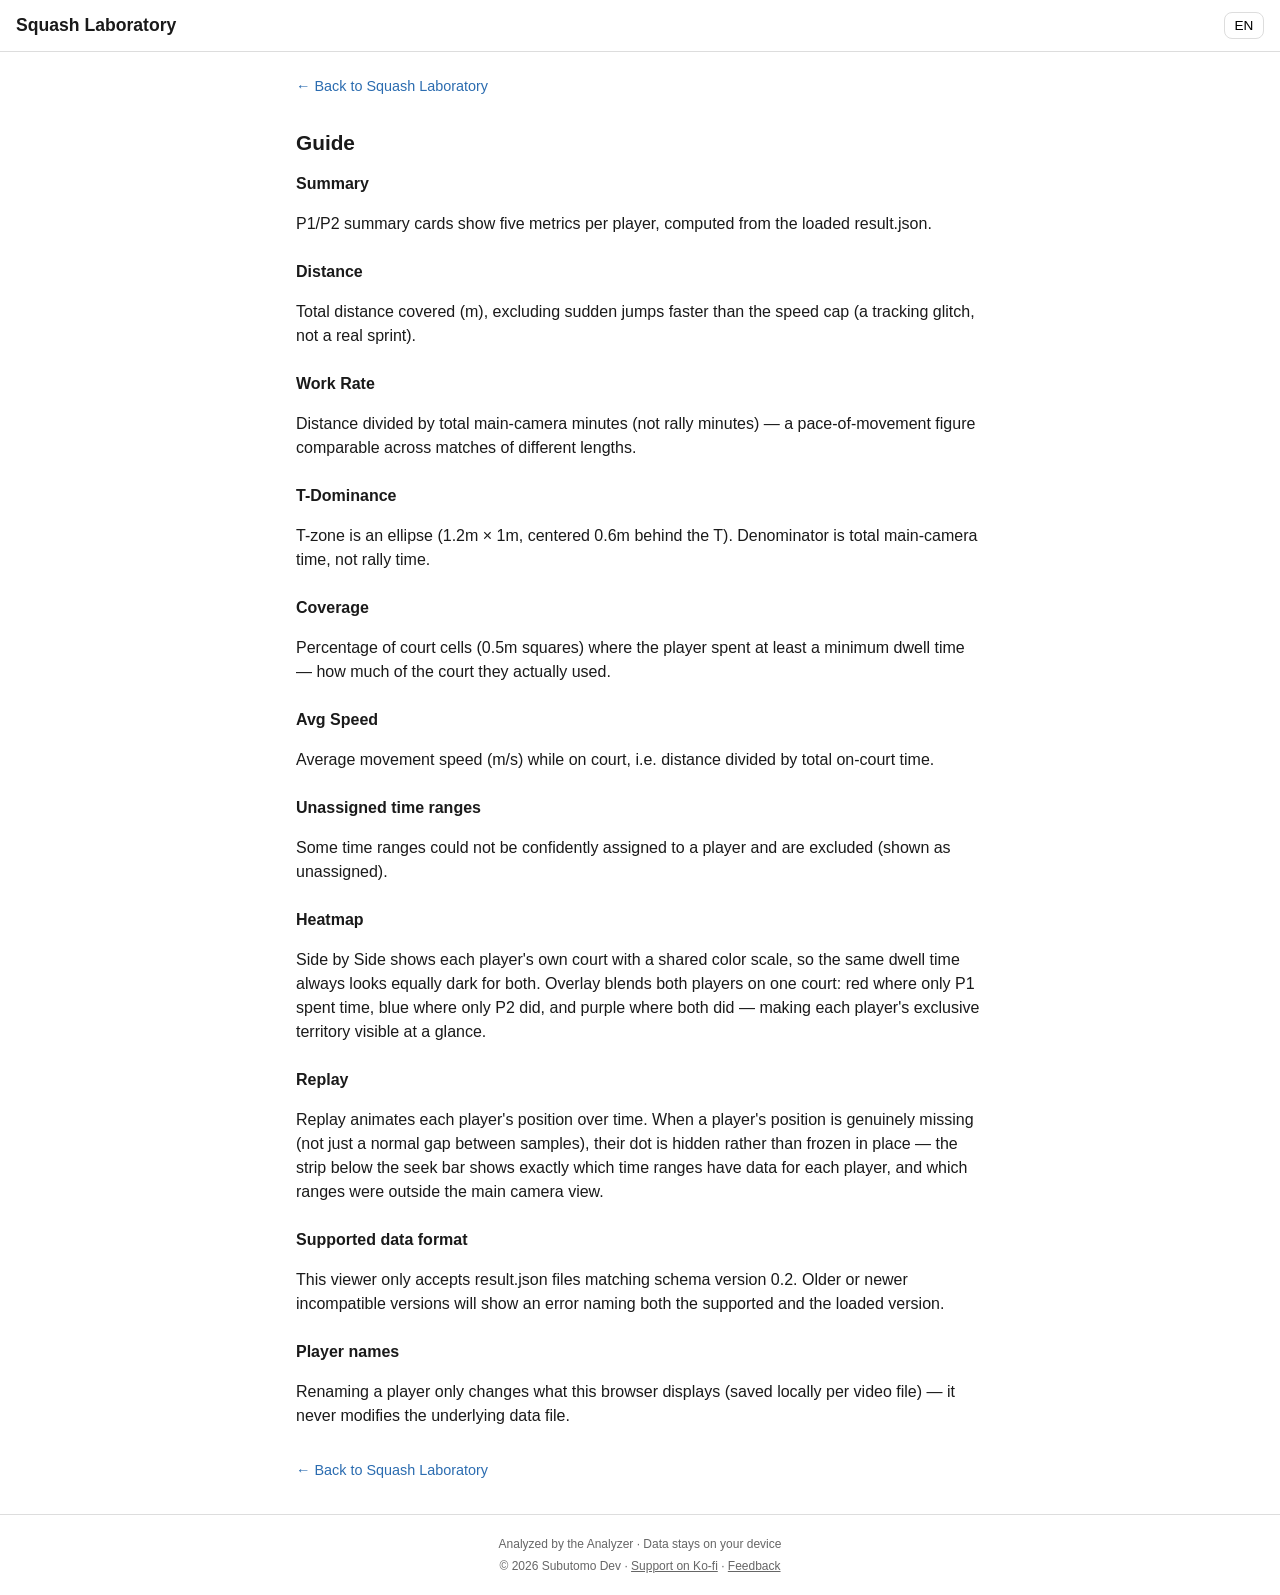
==== guide.html @ 0343cb1c "PR1: プレリリース仕上げ(読込修正・テンプレート準拠・guide・名前編集)(v0.4.0)" ====
<!doctype html>
<html lang="en">
<head>
<meta charset="utf-8">
<meta name="viewport" content="width=device-width, initial-scale=1">
<title>Guide — Squash Laboratory</title>
<link rel="stylesheet" href="css/style.css">
</head>
<body>

<header class="site-header">
  <a class="site-header__brand" href="index.html">
    <span class="site-header__name">Squash Laboratory</span>
  </a>
  <button id="lang-toggle" class="lang-toggle" type="button">EN</button>
</header>

<main id="main" class="guide">
  <a class="guide__back" href="index.html" data-i18n="guideBack"></a>
  <h1 data-i18n="guideTitle"></h1>

  <section id="summary">
    <h2 data-i18n="summarySectionTitle"></h2>
    <p data-i18n="guideSummaryIntro"></p>
  </section>

  <section id="distance">
    <h2 data-i18n="metricDistance"></h2>
    <p data-i18n="guideDistance"></p>
  </section>

  <section id="work-rate">
    <h2 data-i18n="metricWorkRate"></h2>
    <p data-i18n="guideWorkRate"></p>
  </section>

  <section id="t-dominance">
    <h2 data-i18n="metricTDominance"></h2>
    <p data-i18n="tDominanceNote"></p>
  </section>

  <section id="coverage">
    <h2 data-i18n="metricCoverage"></h2>
    <p data-i18n="guideCoverage"></p>
  </section>

  <section id="avg-speed">
    <h2 data-i18n="metricAvgSpeed"></h2>
    <p data-i18n="guideAvgSpeed"></p>
  </section>

  <section id="unassigned">
    <h2 data-i18n="guideUnassignedTitle"></h2>
    <p data-i18n="unassignedNote"></p>
  </section>

  <section id="heatmap">
    <h2 data-i18n="guideHeatmapTitle"></h2>
    <p data-i18n="guideHeatmapBody"></p>
  </section>

  <section id="replay">
    <h2 data-i18n="guideReplayTitle"></h2>
    <p data-i18n="guideReplayBody"></p>
  </section>

  <section id="schema">
    <h2 data-i18n="guideSchemaTitle"></h2>
    <p data-i18n="guideSchemaBody"></p>
  </section>

  <section id="names">
    <h2 data-i18n="guideNamesTitle"></h2>
    <p data-i18n="guideNamesBody"></p>
  </section>

  <a class="guide__back" href="index.html" data-i18n="guideBack"></a>
</main>

<footer class="site-footer">
  <p class="site-footer__tagline" data-i18n="footerText"></p>
  <p class="site-footer__links">
    <span class="site-footer__copyright">&copy; 2026 Subutomo Dev</span>
    <span aria-hidden="true">&middot;</span>
    <a href="https://ko-fi.com/subutomo" target="_blank" rel="noopener" data-i18n="footerKofi"></a>
    <span aria-hidden="true">&middot;</span>
    <a href="https://github.com/t-sumita/sq-lab/issues" target="_blank" rel="noopener" data-i18n="footerFeedback"></a>
  </p>
</footer>

<script src="js/i18n.js"></script>
<script>
  (function () {
    // T-zoneのデフォルト値(the Analyzer v0.5.1 確定値)。guide.htmlは特定の
    // result.jsonを読み込まない静的ページのため、tDominanceNoteの
    // {a}/{b}/{offset} プレースホルダはここでデフォルト値により展開する。
    var DEFAULT_T_ZONE = { a: 1.2, b: 1.0, offset: 0.6 };

    function apply(lang) {
      window.SQLab.currentLang = lang;
      document.documentElement.lang = lang;
      window.SQLab.applyStaticI18n(document);
      document.getElementById("lang-toggle").textContent = lang === "ja" ? "JA" : "EN";
      document.querySelector("#t-dominance p").textContent =
        window.SQLab.t("tDominanceNote", DEFAULT_T_ZONE);
    }
    apply(window.SQLab.getLang());
    document.getElementById("lang-toggle").addEventListener("click", function () {
      var next = window.SQLab.currentLang === "ja" ? "en" : "ja";
      window.SQLab.setLang(next);
      apply(next);
    });
  })();
</script>
</body>
</html>
---- css/style.css ----
/* sq-lab — モバイルファースト、ビルドステップなし、外部フォント/CDN依存なし。 */

:root {
  --color-bg: #ffffff;
  --color-text: #1a1a1a;
  --color-muted: #666666;
  --color-border: #dddddd;
  --color-accent: #2b6cb0;
  --color-p1: #c53030;
  --color-p1-bg: #fff5f5;
  --color-p2: #2b6cb0;
  --color-p2-bg: #ebf8ff;
  --radius: 8px;
}

* {
  box-sizing: border-box;
}

/* [hidden] は .panel { display: flex } 等の同specificityなクラス指定に
   後勝ちで上書きされてしまうため、明示的に最優先で無効化する。 */
[hidden] {
  display: none !important;
}

html, body {
  margin: 0;
  padding: 0;
}

body {
  font-family: -apple-system, BlinkMacSystemFont, "Segoe UI", "Hiragino Sans",
    "Yu Gothic", Arial, sans-serif;
  color: var(--color-text);
  background: var(--color-bg);
  line-height: 1.5;
  min-height: 100vh;
  display: flex;
  flex-direction: column;
}

/* ---- ヘッダー / フッター ---- */

.site-header {
  display: flex;
  align-items: center;
  justify-content: space-between;
  padding: 0.75rem 1rem;
  border-bottom: 1px solid var(--color-border);
}

.site-header__brand {
  display: flex;
  align-items: baseline;
  gap: 0.4rem;
  color: inherit;
  text-decoration: none;
}

.site-header__name {
  font-weight: 700;
  font-size: 1.1rem;
}

.site-header__version {
  font-size: 0.75rem;
  color: var(--color-muted);
}

.lang-toggle {
  font-size: 0.85rem;
  padding: 0.3rem 0.6rem;
  border: 1px solid var(--color-border);
  border-radius: var(--radius);
  background: var(--color-bg);
  cursor: pointer;
}

.site-footer {
  margin-top: auto;
  padding: 1rem;
  text-align: center;
  font-size: 0.75rem;
  color: var(--color-muted);
  border-top: 1px solid var(--color-border);
}

.site-footer p {
  margin: 0.25rem 0;
}

.site-footer__links a {
  color: var(--color-muted);
}

/* ---- メイン ---- */

main {
  flex: 1;
  padding: 1rem;
  max-width: 720px;
  width: 100%;
  margin: 0 auto;
}

.panel {
  display: flex;
  flex-direction: column;
  gap: 1rem;
}

.notice {
  padding: 0.6rem 0.8rem;
  border-radius: var(--radius);
  font-size: 0.9rem;
}

.notice--info {
  background: #f0f7ff;
  color: #234e70;
}

.notice--muted {
  background: #f7f7f7;
  color: var(--color-muted);
}

/* イントロパネル全体をドロップ領域として明示する(P0対応)。 */
.intro-panel {
  border: 2px dashed var(--color-border);
  border-radius: var(--radius);
  padding: 1.25rem;
  transition: border-color 0.15s, background 0.15s;
}

.intro-panel--drag-active {
  border-color: var(--color-accent);
  background: #f0f7ff;
}

.drop-zone {
  padding: 1.5rem 1rem;
  text-align: center;
  display: flex;
  flex-direction: column;
  align-items: center;
  gap: 0.75rem;
}

.demo-row {
  display: flex;
  justify-content: center;
}

.btn {
  padding: 0.6rem 1.2rem;
  border-radius: var(--radius);
  border: 1px solid var(--color-accent);
  background: var(--color-accent);
  color: #fff;
  font-size: 0.95rem;
  cursor: pointer;
}

.btn--secondary {
  background: #fff;
  color: var(--color-accent);
}

.error-box {
  padding: 0.6rem 0.8rem;
  border-radius: var(--radius);
  background: #fff5f5;
  color: #c53030;
  border: 1px solid #feb2b2;
  font-size: 0.9rem;
}

/* ---- 試合情報 ---- */

.match-info__title {
  font-size: 1rem;
  margin: 0 0 0.5rem;
}

.match-info__list {
  display: grid;
  grid-template-columns: max-content 1fr;
  gap: 0.25rem 0.75rem;
  margin: 0;
  font-size: 0.9rem;
}

.match-info__list dt {
  color: var(--color-muted);
}

.match-info__list dd {
  margin: 0;
  word-break: break-word;
}

/* ---- サマリーカード ---- */

.summary-cards {
  display: flex;
  flex-direction: column;
  gap: 1rem;
  margin-top: 1rem;
}

.player-card {
  border-radius: var(--radius);
  border: 1px solid var(--color-border);
  padding: 1rem;
}

.player-card--red {
  background: var(--color-p1-bg);
  border-color: var(--color-p1);
}

.player-card--blue {
  background: var(--color-p2-bg);
  border-color: var(--color-p2);
}

.player-card__header {
  margin-bottom: 0.75rem;
  display: flex;
  align-items: center;
  gap: 0.5rem;
  flex-wrap: wrap;
}

.player-card__name {
  font-weight: 700;
  font-size: 1.05rem;
  display: inline-flex;
  align-items: center;
  gap: 0.35rem;
}

.player-card--red .player-card__name-text {
  color: var(--color-p1);
}

.player-card--blue .player-card__name-text {
  color: var(--color-p2);
}

.player-card__id-badge {
  font-size: 0.7rem;
  color: var(--color-muted);
  font-weight: 400;
}

.player-card__edit-btn {
  border: none;
  background: none;
  cursor: pointer;
  font-size: 0.9rem;
  color: var(--color-muted);
  padding: 0.2rem;
  /* タッチ端末での誤操作を避けつつ押しやすいよう最低限のヒット領域を確保 */
  min-width: 32px;
  min-height: 32px;
}

.player-card__reset-btn {
  border: none;
  background: none;
  cursor: pointer;
  font-size: 0.7rem;
  color: var(--color-accent);
  text-decoration: underline;
  padding: 0.2rem 0;
}

.player-card__name-input {
  font: inherit;
  font-weight: 700;
  font-size: 1.05rem;
  border: 1px solid var(--color-accent);
  border-radius: 4px;
  padding: 0.1rem 0.3rem;
  min-width: 8ch;
  max-width: 16ch;
}

.player-card__metrics {
  display: grid;
  grid-template-columns: 1fr 1fr;
  gap: 0.75rem;
}

.metric {
  display: flex;
  flex-direction: column;
  gap: 0.15rem;
}

.metric__label-row {
  display: inline-flex;
  align-items: center;
  gap: 0.3rem;
}

.metric__label {
  font-size: 0.75rem;
  color: var(--color-muted);
  text-transform: uppercase;
  letter-spacing: 0.02em;
}

.metric__value {
  font-size: 1.15rem;
  font-weight: 600;
}

/* ⓘ ガイドリンク(guide.html該当アンカーへ)。 */
.info-icon {
  color: var(--color-muted);
  text-decoration: none;
  font-size: 0.85rem;
  /* タッチでも押しやすいよう最低限のヒット領域を確保 */
  display: inline-flex;
  align-items: center;
  justify-content: center;
  min-width: 20px;
  min-height: 20px;
}

.summary-cards__title {
  margin-top: 0;
}

/* ---- ヒートマップ ---- */

.heatmap {
  margin-top: 1.5rem;
  display: flex;
  flex-direction: column;
  gap: 0.75rem;
}

.heatmap__title {
  font-size: 1rem;
  margin: 0;
}

.heatmap__tabs {
  display: flex;
  gap: 0.5rem;
}

.tab-btn {
  padding: 0.4rem 0.9rem;
  border-radius: var(--radius);
  border: 1px solid var(--color-border);
  background: #fff;
  color: var(--color-text);
  font-size: 0.85rem;
  cursor: pointer;
}

.tab-btn--active {
  background: var(--color-accent);
  border-color: var(--color-accent);
  color: #fff;
}

.tzone-toggle {
  display: flex;
  align-items: center;
  gap: 0.4rem;
  font-size: 0.85rem;
  color: var(--color-muted);
  cursor: pointer;
}

.heatmap__mode-info {
  font-size: 0.8rem;
  color: var(--color-muted);
}

.replay__legend {
  display: flex;
  gap: 1rem;
  font-size: 0.85rem;
  font-weight: 600;
}

.replay__legend-item--red {
  color: var(--color-p1);
}

.replay__legend-item--blue {
  color: var(--color-p2);
}

.heatmap__canvases {
  display: flex;
  flex-direction: column;
  gap: 1rem;
}

.heatmap__court-wrap {
  display: flex;
  flex-direction: column;
  gap: 0.4rem;
}

.heatmap__court-wrap canvas {
  border: 1px solid var(--color-border);
  border-radius: 4px;
  max-width: 100%;
  display: block;
}

.heatmap__court-label {
  font-size: 0.85rem;
  font-weight: 600;
}

.heatmap__court-label--red {
  color: var(--color-p1);
}

.heatmap__court-label--blue {
  color: var(--color-p2);
}

.heatmap__legend-area {
  font-size: 0.75rem;
}

.heatmap__legend-row {
  display: flex;
  gap: 1.5rem;
  flex-wrap: wrap;
}

.legend {
  display: flex;
  flex-direction: column;
  gap: 0.2rem;
  min-width: 120px;
}

.legend__label {
  color: var(--color-muted);
}

.legend__bar {
  height: 10px;
  border-radius: 4px;
  border: 1px solid var(--color-border);
}

.legend__ticks {
  display: flex;
  justify-content: space-between;
  color: var(--color-muted);
}

.legend--overlay {
  flex-direction: row;
  gap: 1rem;
  flex-wrap: wrap;
  align-items: center;
}

.legend__chip-item {
  display: flex;
  align-items: center;
  gap: 0.3rem;
  color: var(--color-muted);
}

.legend__chip {
  width: 12px;
  height: 12px;
  border-radius: 2px;
  display: inline-block;
}

/* ---- リプレイ ---- */

.replay {
  display: flex;
  flex-direction: column;
  gap: 0.6rem;
}

.replay__court-wrap canvas {
  cursor: default;
}

.replay__controls {
  display: flex;
  flex-wrap: wrap;
  align-items: center;
  gap: 0.6rem;
}

.replay__btn {
  min-width: 44px;
  min-height: 44px;
  border-radius: var(--radius);
  border: 1px solid var(--color-border);
  background: #fff;
  color: var(--color-text);
  font-size: 1rem;
  cursor: pointer;
}

.replay__playpause {
  font-size: 1.1rem;
}

.replay__time {
  font-variant-numeric: tabular-nums;
  font-size: 0.85rem;
  color: var(--color-muted);
  min-width: 84px;
}

.replay__speeds {
  display: flex;
  gap: 0.3rem;
}

.replay__speeds .replay__btn {
  min-width: 44px;
  padding: 0 0.4rem;
  font-size: 0.85rem;
}

.replay__coverage {
  width: 100%;
  display: block;
  border-radius: 4px;
}

.replay__seek {
  width: 100%;
  height: 44px;
}

/* ---- 小画面(375px相当)でも崩れないための調整 ---- */

@media (max-width: 400px) {
  .site-header__name {
    font-size: 1rem;
  }

  .drop-zone {
    padding: 1.5rem 0.75rem;
  }

  .player-card__metrics {
    grid-template-columns: 1fr 1fr;
    gap: 0.5rem;
  }

  .metric__value {
    font-size: 1rem;
  }
}

/* ---- 広い画面ではサマリーカードを横並びに ---- */

@media (min-width: 640px) {
  .summary-cards {
    flex-direction: row;
  }

  .player-card {
    flex: 1;
  }

  .heatmap__canvases--side {
    flex-direction: row;
  }

  .heatmap__canvases--side .heatmap__court-wrap {
    flex: 1;
    min-width: 0;
  }
}

/* ---- guide.html ---- */

.guide h1 {
  font-size: 1.3rem;
}

.guide h2 {
  font-size: 1rem;
  margin-bottom: 0.3rem;
}

.guide section {
  margin-bottom: 1.5rem;
}

.guide__back {
  display: inline-block;
  margin: 0.5rem 0 1rem;
  color: var(--color-accent);
  text-decoration: none;
  font-size: 0.9rem;
}
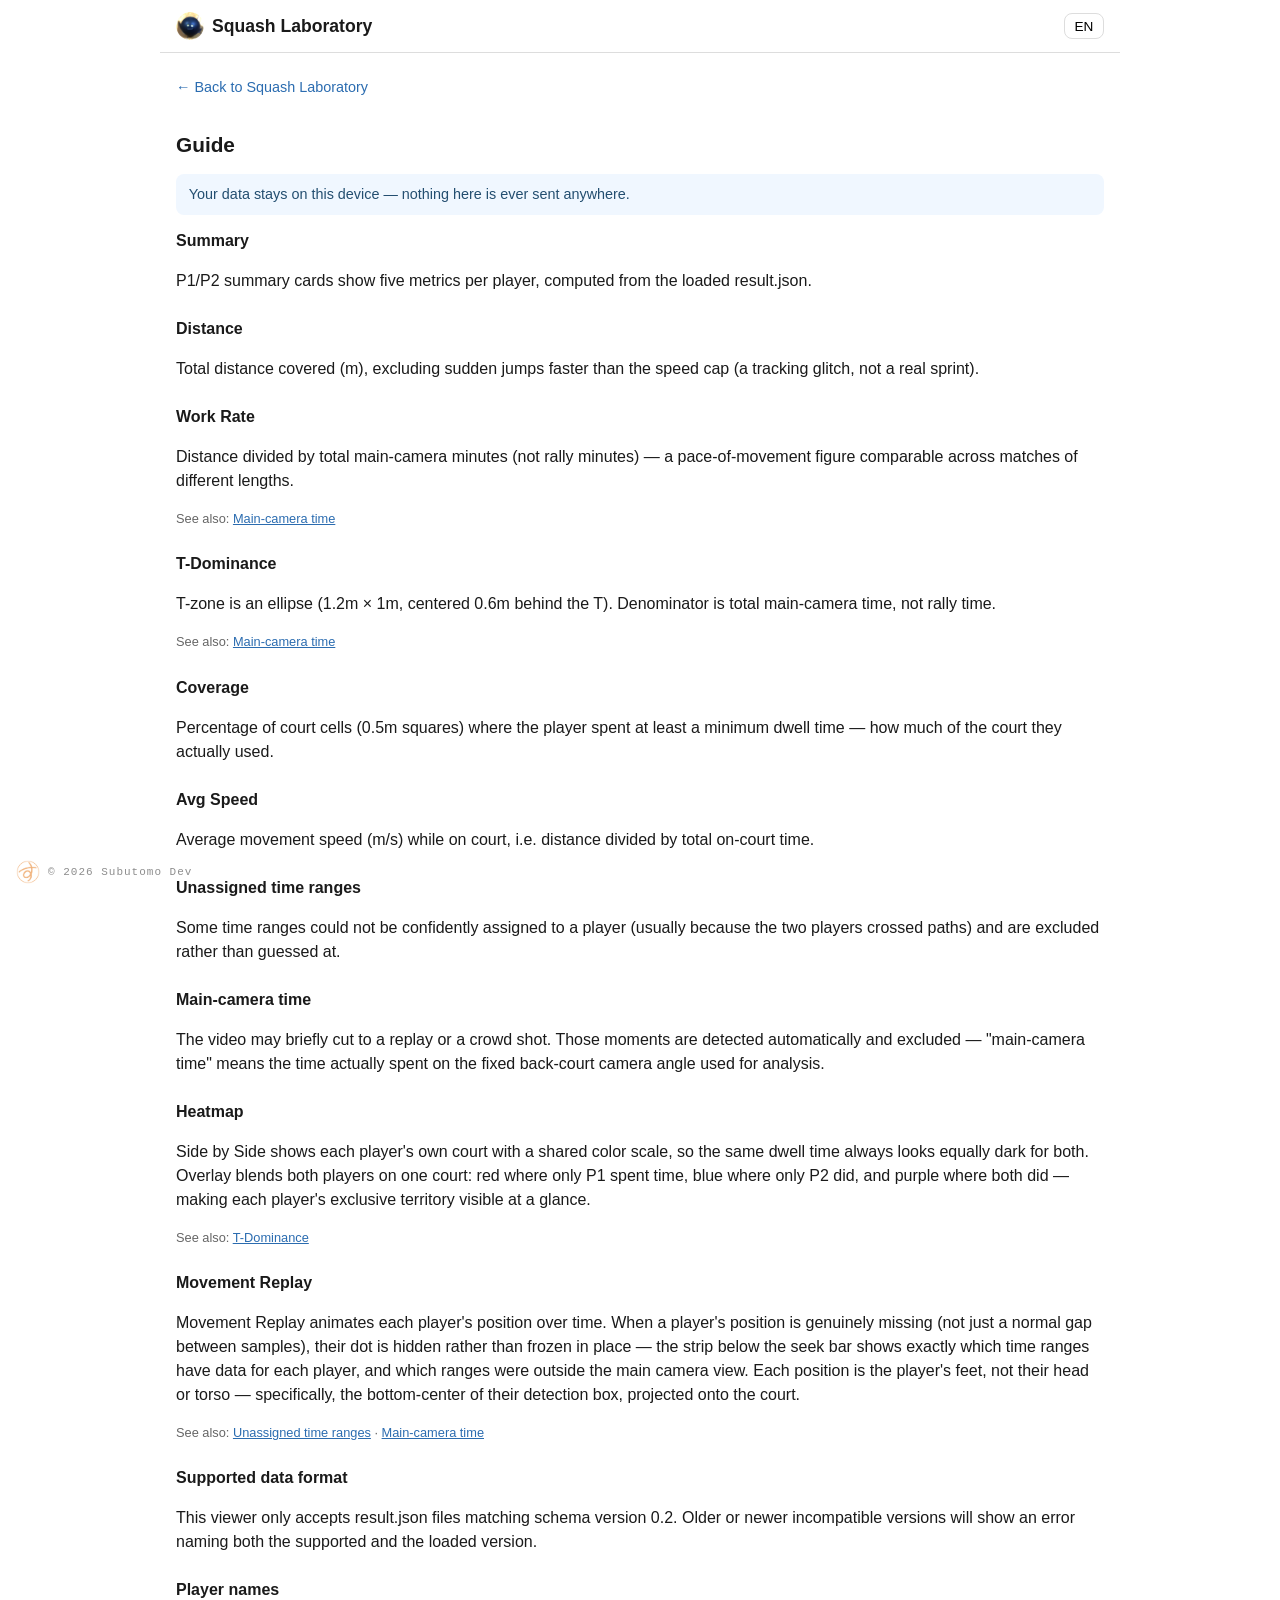
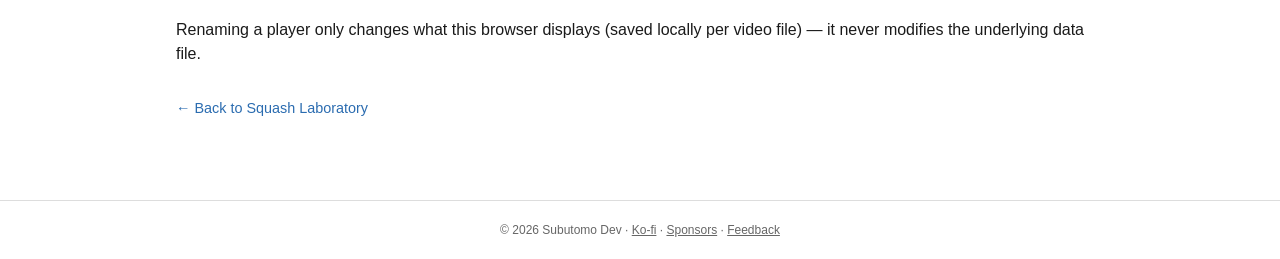
==== commit 58209741: "v0.5.0: UIポリッシュ(デモ初期表示・spctrl準拠・日本語化・軌跡All)" ====
--- a/guide.html
+++ b/guide.html
@@ -4,20 +4,25 @@
 <meta charset="utf-8">
 <meta name="viewport" content="width=device-width, initial-scale=1">
 <title>Guide — Squash Laboratory</title>
-<link rel="stylesheet" href="css/style.css">
+<link rel="stylesheet" href="css/style.css?v=0.5.0">
 </head>
 <body>
 
 <header class="site-header">
   <a class="site-header__brand" href="index.html">
+    <img class="site-header__logo" src="assets/subu-pic-header.png" alt=""
+         onerror="this.style.display='none'">
     <span class="site-header__name">Squash Laboratory</span>
   </a>
-  <button id="lang-toggle" class="lang-toggle" type="button">EN</button>
+  <div class="site-header__actions">
+    <button id="lang-toggle" class="lang-toggle" type="button">EN</button>
+  </div>
 </header>
 
 <main id="main" class="guide">
   <a class="guide__back" href="index.html" data-i18n="guideBack"></a>
   <h1 data-i18n="guideTitle"></h1>
+  <p class="notice notice--info" data-i18n="guideIntro"></p>
 
   <section id="summary">
     <h2 data-i18n="summarySectionTitle"></h2>
@@ -32,11 +37,19 @@
   <section id="work-rate">
     <h2 data-i18n="metricWorkRate"></h2>
     <p data-i18n="guideWorkRate"></p>
+    <p class="guide__see-also">
+      <span data-i18n="seeAlsoLabel"></span>
+      <a href="#main-camera" data-i18n="guideMainCameraTitle"></a>
+    </p>
   </section>
 
   <section id="t-dominance">
     <h2 data-i18n="metricTDominance"></h2>
-    <p data-i18n="tDominanceNote"></p>
+    <p></p>
+    <p class="guide__see-also">
+      <span data-i18n="seeAlsoLabel"></span>
+      <a href="#main-camera" data-i18n="guideMainCameraTitle"></a>
+    </p>
   </section>
 
   <section id="coverage">
@@ -51,17 +64,32 @@
 
   <section id="unassigned">
     <h2 data-i18n="guideUnassignedTitle"></h2>
-    <p data-i18n="unassignedNote"></p>
+    <p data-i18n="guideUnassignedBody"></p>
+  </section>
+
+  <section id="main-camera">
+    <h2 data-i18n="guideMainCameraTitle"></h2>
+    <p data-i18n="guideMainCameraBody"></p>
   </section>
 
   <section id="heatmap">
     <h2 data-i18n="guideHeatmapTitle"></h2>
     <p data-i18n="guideHeatmapBody"></p>
+    <p class="guide__see-also">
+      <span data-i18n="seeAlsoLabel"></span>
+      <a href="#t-dominance" data-i18n="metricTDominance"></a>
+    </p>
   </section>
 
   <section id="replay">
     <h2 data-i18n="guideReplayTitle"></h2>
     <p data-i18n="guideReplayBody"></p>
+    <p class="guide__see-also">
+      <span data-i18n="seeAlsoLabel"></span>
+      <a href="#unassigned" data-i18n="guideUnassignedTitle"></a>
+      &middot;
+      <a href="#main-camera" data-i18n="guideMainCameraTitle"></a>
+    </p>
   </section>
 
   <section id="schema">
@@ -78,17 +106,30 @@
 </main>
 
 <footer class="site-footer">
-  <p class="site-footer__tagline" data-i18n="footerText"></p>
   <p class="site-footer__links">
     <span class="site-footer__copyright">&copy; 2026 Subutomo Dev</span>
     <span aria-hidden="true">&middot;</span>
     <a href="https://ko-fi.com/subutomo" target="_blank" rel="noopener" data-i18n="footerKofi"></a>
     <span aria-hidden="true">&middot;</span>
+    <a href="https://github.com/sponsors/t-sumita" target="_blank" rel="noopener" data-i18n="footerSponsors"></a>
+    <span aria-hidden="true">&middot;</span>
     <a href="https://github.com/t-sumita/sq-lab/issues" target="_blank" rel="noopener" data-i18n="footerFeedback"></a>
   </p>
 </footer>
 
-<script src="js/i18n.js"></script>
+<script>
+  window.SUBUTOMO_BADGE_CONFIG = {
+    currentSiteId: 'sq-lab',
+    sitesJsonPath: 'config/subutomo-sites.json',
+    logoPath: './common/assets/logo.png',
+    theme: 'light-bg',
+    privacy: { localStorage: true, analytics: false },
+    onSecretAction: null
+  };
+</script>
+<script src="./assets/subutomo-badge.js?v=0.5.0"></script>
+
+<script src="js/i18n.js?v=0.5.0"></script>
 <script>
   (function () {
     // T-zoneのデフォルト値(the Analyzer v0.5.1 確定値)。guide.htmlは特定の
--- a/css/style.css
+++ b/css/style.css
@@ -5,12 +5,15 @@
   --color-text: #1a1a1a;
   --color-muted: #666666;
   --color-border: #dddddd;
+  --card-border: #e2e8f0;
   --color-accent: #2b6cb0;
   --color-p1: #c53030;
   --color-p1-bg: #fff5f5;
   --color-p2: #2b6cb0;
   --color-p2-bg: #ebf8ff;
   --radius: 8px;
+  --content-max-width: 960px;
+  --space: 8px; /* 8pxグリッドの基準単位(v0.5.0デザイン原則) */
 }
 
 * {
@@ -47,14 +50,24 @@
   justify-content: space-between;
   padding: 0.75rem 1rem;
   border-bottom: 1px solid var(--color-border);
+  max-width: var(--content-max-width);
+  width: 100%;
+  margin: 0 auto;
 }
 
 .site-header__brand {
   display: flex;
-  align-items: baseline;
-  gap: 0.4rem;
+  align-items: center;
+  gap: 0.5rem;
   color: inherit;
   text-decoration: none;
+}
+
+.site-header__logo {
+  height: 28px;
+  width: 28px;
+  border-radius: 50%;
+  display: block;
 }
 
 .site-header__name {
@@ -65,6 +78,18 @@
 .site-header__version {
   font-size: 0.75rem;
   color: var(--color-muted);
+}
+
+.site-header__actions {
+  display: flex;
+  align-items: center;
+  gap: 0.6rem;
+}
+
+.site-header__info {
+  font-size: 1.1rem;
+  min-width: 32px;
+  min-height: 32px;
 }
 
 .lang-toggle {
@@ -85,8 +110,9 @@
   border-top: 1px solid var(--color-border);
 }
 
-.site-footer p {
-  margin: 0.25rem 0;
+.site-footer .site-footer__links {
+  max-width: var(--content-max-width);
+  margin: 0.25rem auto;
 }
 
 .site-footer__links a {
@@ -98,15 +124,58 @@
 main {
   flex: 1;
   padding: 1rem;
-  max-width: 720px;
+  max-width: var(--content-max-width);
   width: 100%;
   margin: 0 auto;
+  /* モバイルでカードが端に張り付かないよう最低12pxの左右余白を確保 */
+  padding-left: max(1rem, 12px);
+  padding-right: max(1rem, 12px);
+  /* 左下固定のSubutomoバッジ(.su-badge、bottom:16px/left:16px、高さ約24px)と
+     ページ末尾の操作要素(タブ等)が短いページで重なりクリック不能になる
+     のを避けるための余白。 */
+  padding-bottom: 64px;
+}
+
+/* ドラッグ中はページ全体で受け付けていることを示す(ボディ全体がドロップ領域)。 */
+body.body--drag-active {
+  outline: 3px dashed var(--color-accent);
+  outline-offset: -3px;
 }
 
 .panel {
   display: flex;
   flex-direction: column;
   gap: 1rem;
+}
+
+/* 薄い枠線カード(v0.5.0デザイン原則): 試合情報/分析セクションに適用。
+   サマリーカード(player-card)はP1/P2の色みを保ったまま同じ角丸/影/paddingを使う。 */
+.card {
+  border: 1px solid var(--card-border);
+  border-radius: var(--radius);
+  box-shadow: 0 1px 3px rgba(0, 0, 0, 0.04);
+  padding: 20px;
+  margin-bottom: 16px;
+  background: #fff;
+}
+
+.top-notice {
+  display: flex;
+  align-items: center;
+  justify-content: space-between;
+  flex-wrap: wrap;
+  gap: 0.5rem;
+  padding: 0.75rem 1rem;
+  border-radius: var(--radius);
+  background: #f0f7ff;
+  color: #234e70;
+  margin-bottom: 16px;
+  font-size: 0.9rem;
+}
+
+.btn--small {
+  padding: 0.4rem 0.8rem;
+  font-size: 0.85rem;
 }
 
 .notice {
@@ -123,6 +192,15 @@
 .notice--muted {
   background: #f7f7f7;
   color: var(--color-muted);
+}
+
+.notice--icon-only {
+  display: inline-flex;
+  align-items: center;
+  gap: 0.3rem;
+  padding: 0.2rem 0;
+  background: none;
+  font-size: 0.8rem;
 }
 
 /* イントロパネル全体をドロップ領域として明示する(P0対応)。 */
@@ -212,7 +290,8 @@
 .player-card {
   border-radius: var(--radius);
   border: 1px solid var(--color-border);
-  padding: 1rem;
+  box-shadow: 0 1px 3px rgba(0, 0, 0, 0.04);
+  padding: 20px;
 }
 
 .player-card--red {
@@ -316,6 +395,7 @@
 .metric__value {
   font-size: 1.15rem;
   font-weight: 600;
+  font-variant-numeric: tabular-nums;
 }
 
 /* ⓘ ガイドリンク(guide.html該当アンカーへ)。 */
@@ -352,6 +432,47 @@
 .heatmap__tabs {
   display: flex;
   gap: 0.5rem;
+  flex-wrap: wrap;
+  align-items: center;
+  /* 左下固定のSubutomoバッジ(z-index:9999)が短いビューポートでタブ行と
+     視覚的に重なりクリックを奪うことがあるため、自サイトの操作要素を
+     常にバッジより上に来させる。 */
+  position: relative;
+  z-index: 10000;
+}
+
+.tzone-toggle,
+.replay__controls {
+  position: relative;
+  z-index: 10000;
+}
+
+.heatmap__tab-group {
+  display: flex;
+  align-items: center;
+  gap: 0.4rem;
+  padding: 0.3rem 0.5rem;
+  border: 1px solid var(--card-border);
+  border-radius: var(--radius);
+  flex-wrap: wrap;
+}
+
+.heatmap__tab-group-label {
+  font-size: 0.75rem;
+  color: var(--color-muted);
+  text-transform: uppercase;
+  letter-spacing: 0.02em;
+  margin-right: 0.2rem;
+}
+
+.replay__trail-group {
+  display: flex;
+  align-items: center;
+  gap: 0.4rem;
+  padding: 0.3rem 0.5rem;
+  border: 1px solid var(--card-border);
+  border-radius: var(--radius);
+  flex-wrap: wrap;
 }
 
 .tab-btn {
@@ -612,3 +733,12 @@
   text-decoration: none;
   font-size: 0.9rem;
 }
+
+.guide__see-also {
+  font-size: 0.8rem;
+  color: var(--color-muted);
+}
+
+.guide__see-also a {
+  color: var(--color-accent);
+}
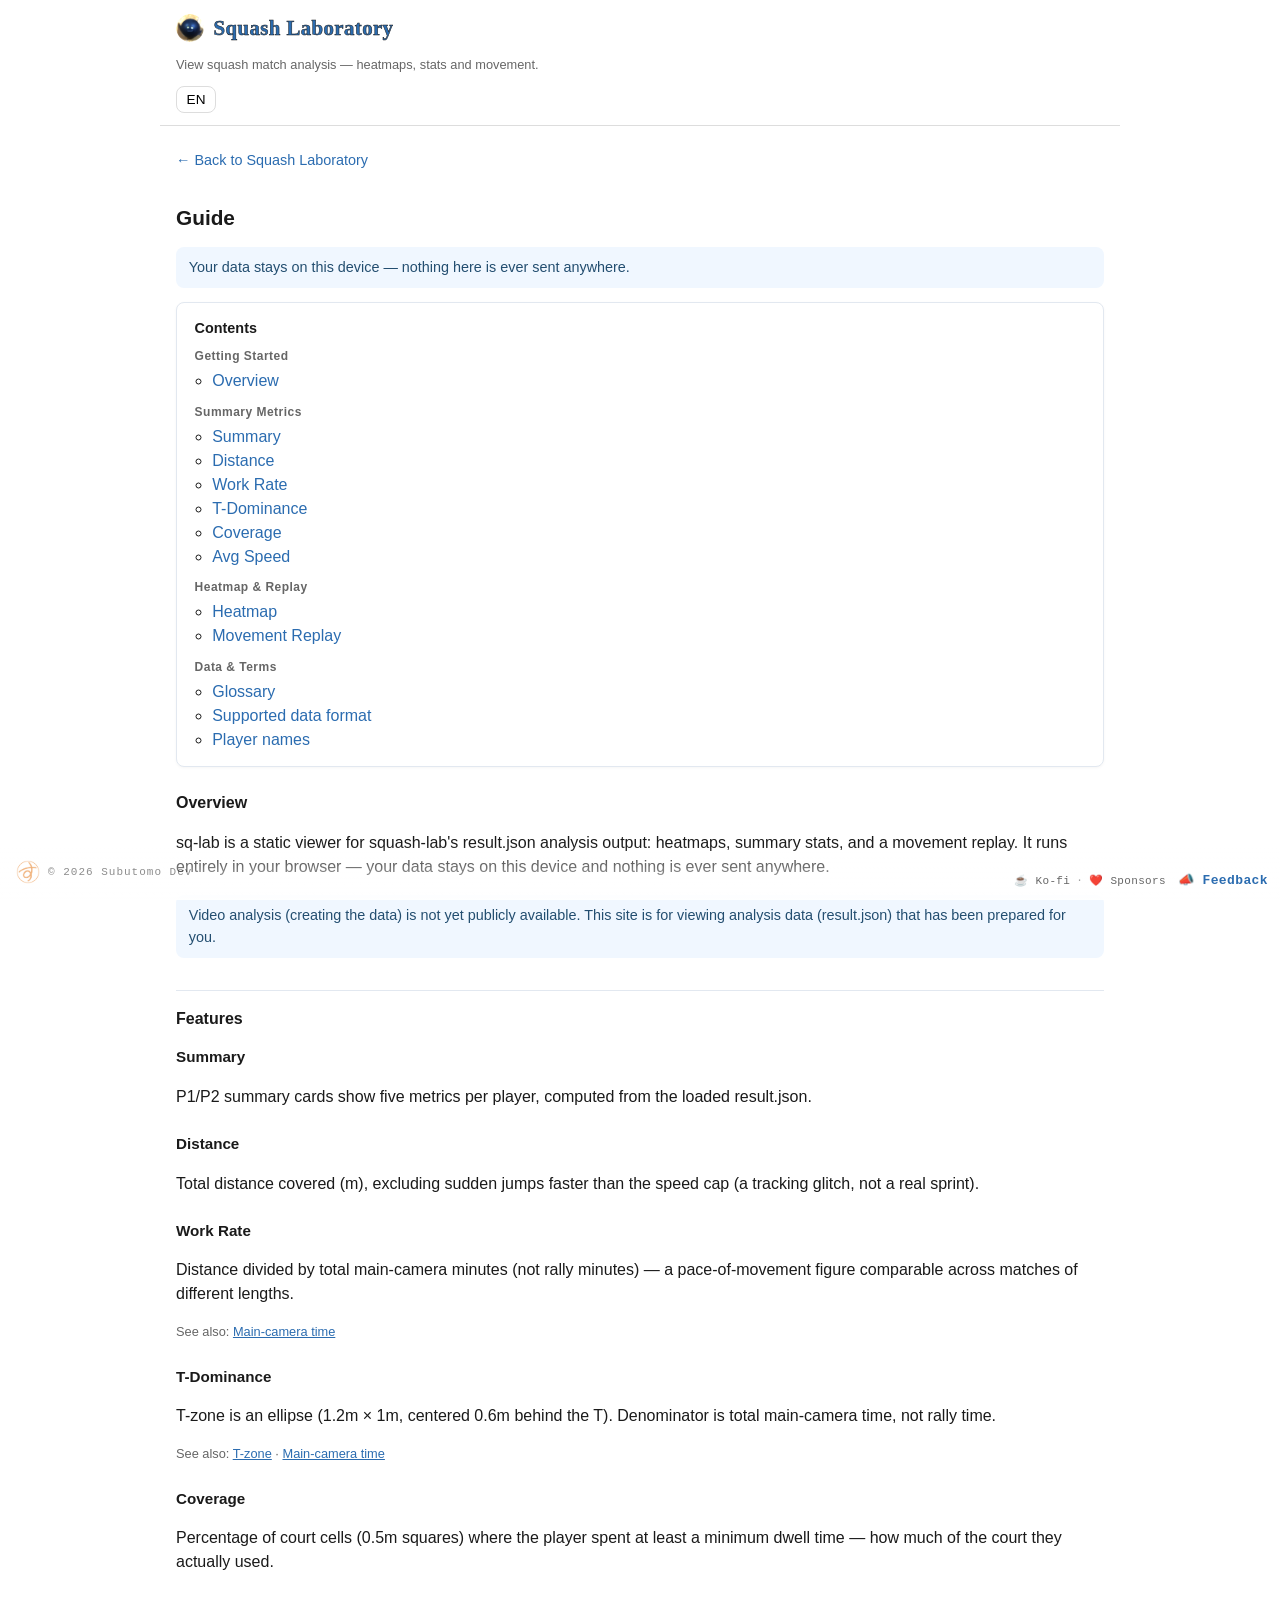
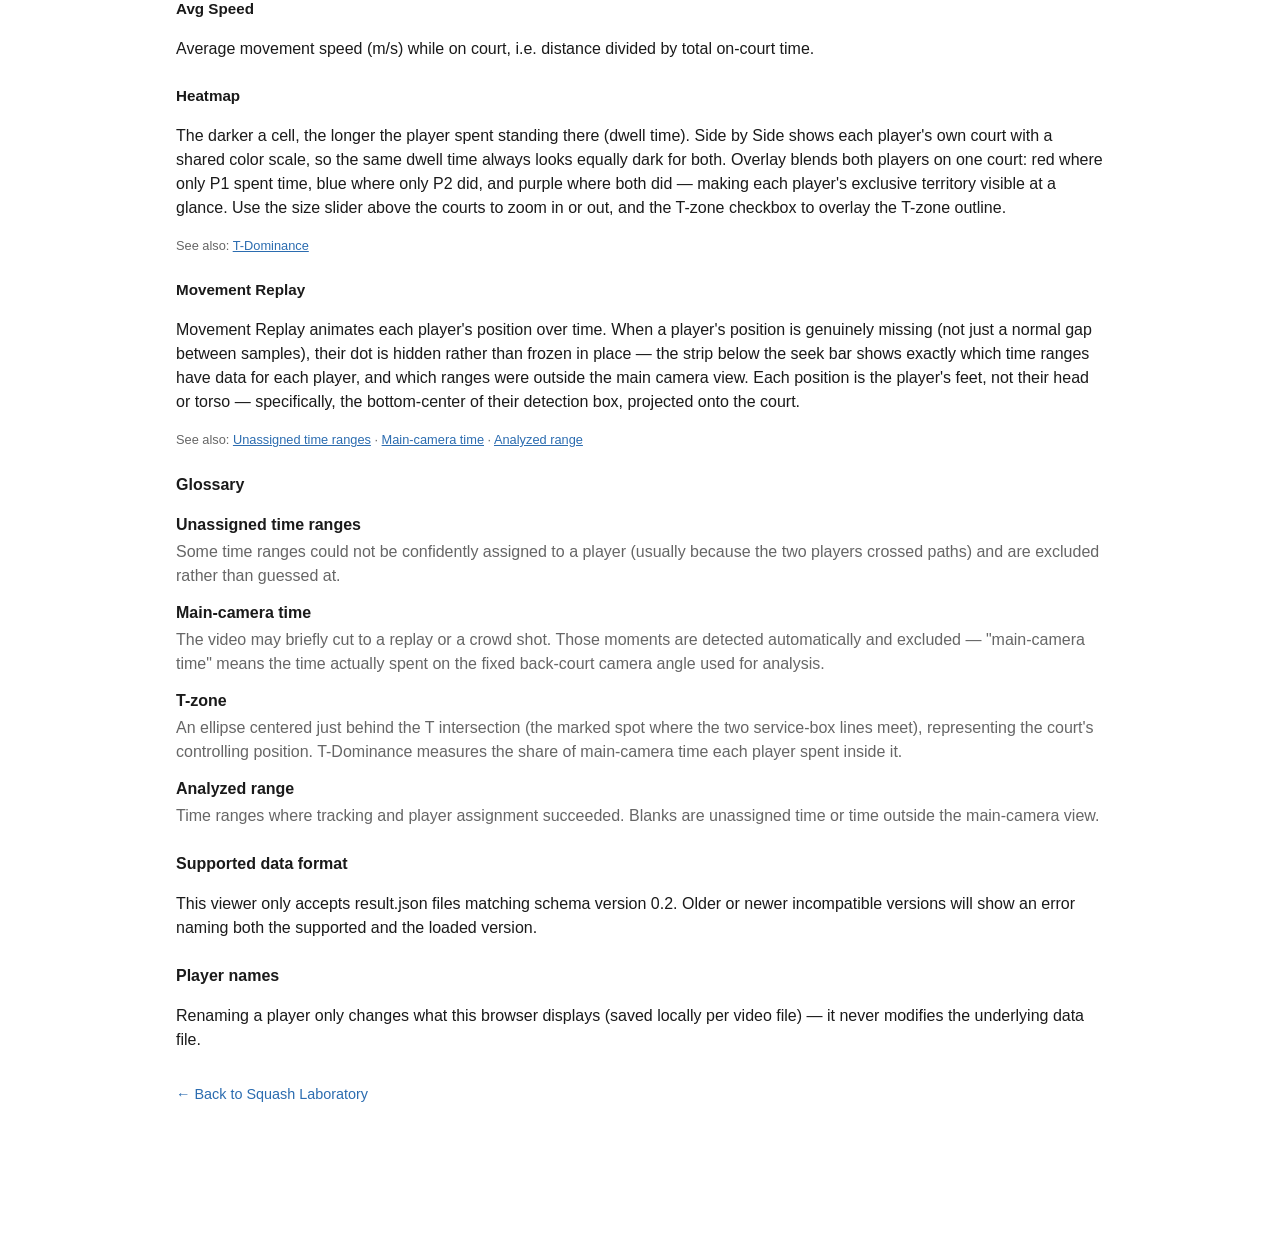
==== commit b1057046: "v0.6.0: ヘッダー/フッターmnym準拠・ガイド再構成・表示改善 - ヘッダー/フッターをsubu-mnym準拠に刷新(sticky-top・ベクター中抜き   タイトル・タグライン、foote" ====
--- a/guide.html
+++ b/guide.html
@@ -4,76 +4,117 @@
 <meta charset="utf-8">
 <meta name="viewport" content="width=device-width, initial-scale=1">
 <title>Guide — Squash Laboratory</title>
-<link rel="stylesheet" href="css/style.css?v=0.5.0">
+<link rel="stylesheet" href="css/style.css?v=0.6.0">
 </head>
 <body>
 
+<div class="sticky-top">
 <header class="site-header">
   <a class="site-header__brand" href="index.html">
     <img class="site-header__logo" src="assets/subu-pic-header.png" alt=""
          onerror="this.style.display='none'">
     <span class="site-header__name">Squash Laboratory</span>
   </a>
+  <p class="site-header__tagline" data-i18n="headerTagline"></p>
   <div class="site-header__actions">
     <button id="lang-toggle" class="lang-toggle" type="button">EN</button>
   </div>
 </header>
+</div>
 
 <main id="main" class="guide">
   <a class="guide__back" href="index.html" data-i18n="guideBack"></a>
   <h1 data-i18n="guideTitle"></h1>
   <p class="notice notice--info" data-i18n="guideIntro"></p>
 
+  <nav class="toc" aria-label="table of contents">
+    <p data-i18n="guideTocTitle"></p>
+    <ul class="toc-groups">
+      <li class="toc-group">
+        <p class="toc-group-label" data-i18n="guideTocGroupStart"></p>
+        <ul>
+          <li><a href="#overview" data-i18n="guideOverviewTitle"></a></li>
+        </ul>
+      </li>
+      <li class="toc-group">
+        <p class="toc-group-label" data-i18n="guideTocGroupMetrics"></p>
+        <ul>
+          <li><a href="#summary" data-i18n="summarySectionTitle"></a></li>
+          <li><a href="#distance" data-i18n="metricDistance"></a></li>
+          <li><a href="#work-rate" data-i18n="metricWorkRate"></a></li>
+          <li><a href="#t-dominance" data-i18n="metricTDominance"></a></li>
+          <li><a href="#coverage" data-i18n="metricCoverage"></a></li>
+          <li><a href="#avg-speed" data-i18n="metricAvgSpeed"></a></li>
+        </ul>
+      </li>
+      <li class="toc-group">
+        <p class="toc-group-label" data-i18n="guideTocGroupViews"></p>
+        <ul>
+          <li><a href="#heatmap" data-i18n="guideHeatmapTitle"></a></li>
+          <li><a href="#replay" data-i18n="guideReplayTitle"></a></li>
+        </ul>
+      </li>
+      <li class="toc-group">
+        <p class="toc-group-label" data-i18n="guideTocGroupData"></p>
+        <ul>
+          <li><a href="#glossary" data-i18n="guideGlossaryTitle"></a></li>
+          <li><a href="#schema" data-i18n="guideSchemaTitle"></a></li>
+          <li><a href="#names" data-i18n="guideNamesTitle"></a></li>
+        </ul>
+      </li>
+    </ul>
+  </nav>
+
+  <section id="overview">
+    <h2 data-i18n="guideOverviewTitle"></h2>
+    <p data-i18n="guideOverviewBody"></p>
+    <p class="notice notice--info" data-i18n="guideOverviewVideoNote"></p>
+  </section>
+
+  <h2 data-i18n="guideFeaturesTitle" class="guide__section-divider"></h2>
+
   <section id="summary">
-    <h2 data-i18n="summarySectionTitle"></h2>
+    <h3 data-i18n="summarySectionTitle"></h3>
     <p data-i18n="guideSummaryIntro"></p>
   </section>
 
   <section id="distance">
-    <h2 data-i18n="metricDistance"></h2>
+    <h3 data-i18n="metricDistance"></h3>
     <p data-i18n="guideDistance"></p>
   </section>
 
   <section id="work-rate">
-    <h2 data-i18n="metricWorkRate"></h2>
+    <h3 data-i18n="metricWorkRate"></h3>
     <p data-i18n="guideWorkRate"></p>
     <p class="guide__see-also">
       <span data-i18n="seeAlsoLabel"></span>
-      <a href="#main-camera" data-i18n="guideMainCameraTitle"></a>
+      <a href="#glossary-main-camera" data-i18n="glossaryMainCameraTerm"></a>
     </p>
   </section>
 
   <section id="t-dominance">
-    <h2 data-i18n="metricTDominance"></h2>
+    <h3 data-i18n="metricTDominance"></h3>
     <p></p>
     <p class="guide__see-also">
       <span data-i18n="seeAlsoLabel"></span>
-      <a href="#main-camera" data-i18n="guideMainCameraTitle"></a>
+      <a href="#glossary-tzone" data-i18n="glossaryTZoneTerm"></a>
+      &middot;
+      <a href="#glossary-main-camera" data-i18n="glossaryMainCameraTerm"></a>
     </p>
   </section>
 
   <section id="coverage">
-    <h2 data-i18n="metricCoverage"></h2>
+    <h3 data-i18n="metricCoverage"></h3>
     <p data-i18n="guideCoverage"></p>
   </section>
 
   <section id="avg-speed">
-    <h2 data-i18n="metricAvgSpeed"></h2>
+    <h3 data-i18n="metricAvgSpeed"></h3>
     <p data-i18n="guideAvgSpeed"></p>
   </section>
 
-  <section id="unassigned">
-    <h2 data-i18n="guideUnassignedTitle"></h2>
-    <p data-i18n="guideUnassignedBody"></p>
-  </section>
-
-  <section id="main-camera">
-    <h2 data-i18n="guideMainCameraTitle"></h2>
-    <p data-i18n="guideMainCameraBody"></p>
-  </section>
-
   <section id="heatmap">
-    <h2 data-i18n="guideHeatmapTitle"></h2>
+    <h3 data-i18n="guideHeatmapTitle"></h3>
     <p data-i18n="guideHeatmapBody"></p>
     <p class="guide__see-also">
       <span data-i18n="seeAlsoLabel"></span>
@@ -82,14 +123,33 @@
   </section>
 
   <section id="replay">
-    <h2 data-i18n="guideReplayTitle"></h2>
+    <h3 data-i18n="guideReplayTitle"></h3>
     <p data-i18n="guideReplayBody"></p>
     <p class="guide__see-also">
       <span data-i18n="seeAlsoLabel"></span>
-      <a href="#unassigned" data-i18n="guideUnassignedTitle"></a>
+      <a href="#glossary-unassigned" data-i18n="guideUnassignedTitle"></a>
       &middot;
-      <a href="#main-camera" data-i18n="guideMainCameraTitle"></a>
-    </p>
+      <a href="#glossary-main-camera" data-i18n="glossaryMainCameraTerm"></a>
+      &middot;
+      <a href="#glossary-analyzed-range" data-i18n="glossaryAnalyzedRangeTerm"></a>
+    </p>
+  </section>
+
+  <section id="glossary">
+    <h2 data-i18n="guideGlossaryTitle"></h2>
+    <dl class="guide__glossary">
+      <dt id="glossary-unassigned" data-i18n="guideUnassignedTitle"></dt>
+      <dd data-i18n="guideUnassignedBody"></dd>
+
+      <dt id="glossary-main-camera" data-i18n="glossaryMainCameraTerm"></dt>
+      <dd data-i18n="guideMainCameraBody"></dd>
+
+      <dt id="glossary-tzone" data-i18n="glossaryTZoneTerm"></dt>
+      <dd data-i18n="glossaryTZoneBody"></dd>
+
+      <dt id="glossary-analyzed-range" data-i18n="glossaryAnalyzedRangeTerm"></dt>
+      <dd data-i18n="glossaryAnalyzedRangeBody"></dd>
+    </dl>
   </section>
 
   <section id="schema">
@@ -105,17 +165,17 @@
   <a class="guide__back" href="index.html" data-i18n="guideBack"></a>
 </main>
 
-<footer class="site-footer">
-  <p class="site-footer__links">
-    <span class="site-footer__copyright">&copy; 2026 Subutomo Dev</span>
-    <span aria-hidden="true">&middot;</span>
+<div class="footer-right">
+  <div class="support-links" aria-label="support links">
     <a href="https://ko-fi.com/subutomo" target="_blank" rel="noopener" data-i18n="footerKofi"></a>
-    <span aria-hidden="true">&middot;</span>
+    <span class="support-sep" aria-hidden="true">&middot;</span>
     <a href="https://github.com/sponsors/t-sumita" target="_blank" rel="noopener" data-i18n="footerSponsors"></a>
-    <span aria-hidden="true">&middot;</span>
-    <a href="https://github.com/t-sumita/sq-lab/issues" target="_blank" rel="noopener" data-i18n="footerFeedback"></a>
-  </p>
-</footer>
+  </div>
+  <a class="feedback-link"
+     href="https://docs.google.com/forms/d/e/1FAIpQLSf_thpSe4TfQ_EloElTBsCiMKgypYTKLCs0dSTmaF_FXZSvIg/viewform?usp=pp_url&entry.2036331541=Squash+Laboratory+(sq-lab)"
+     target="_blank" rel="noopener noreferrer" data-i18n="footerFeedback"></a>
+</div>
+<div class="footer-bar" aria-hidden="true"></div>
 
 <script>
   window.SUBUTOMO_BADGE_CONFIG = {
@@ -127,9 +187,9 @@
     onSecretAction: null
   };
 </script>
-<script src="./assets/subutomo-badge.js?v=0.5.0"></script>
-
-<script src="js/i18n.js?v=0.5.0"></script>
+<script src="./assets/subutomo-badge.js?v=0.6.0"></script>
+
+<script src="js/i18n.js?v=0.6.0"></script>
 <script>
   (function () {
     // T-zoneのデフォルト値(the Analyzer v0.5.1 確定値)。guide.htmlは特定の
--- a/css/style.css
+++ b/css/style.css
@@ -42,7 +42,17 @@
   flex-direction: column;
 }
 
-/* ---- ヘッダー / フッター ---- */
+/* ---- ヘッダー / フッター(v0.6.0: subu-mnym準拠) ---- */
+
+/* header を viewport 上端に固定表示する(mnymの.sticky-topと同じ手法)。
+   z-indexはバッジ(9999)/バッジパネルより下に必ず収める。 */
+.sticky-top {
+  position: sticky;
+  top: 0;
+  z-index: 90;
+  width: 100%;
+  background: var(--color-bg);
+}
 
 .site-header {
   display: flex;
@@ -53,14 +63,18 @@
   max-width: var(--content-max-width);
   width: 100%;
   margin: 0 auto;
+  gap: 0.75rem;
+  flex-wrap: wrap;
 }
 
 .site-header__brand {
   display: flex;
-  align-items: center;
-  gap: 0.5rem;
+  align-items: baseline;
+  gap: 0.6rem;
   color: inherit;
   text-decoration: none;
+  flex-wrap: wrap;
+  min-width: 0;
 }
 
 .site-header__logo {
@@ -68,11 +82,28 @@
   width: 28px;
   border-radius: 50%;
   display: block;
-}
-
+  align-self: center;
+}
+
+/* タイトル「Squash Laboratory」: mnymの「資産ミックス」と同じベクター中抜き
+   文字(-webkit-text-stroke)。セリフ体+アウトライン+アクセント色塗り。
+   非対応ブラウザは color フォールバックでアクセント色の通常塗りになる。 */
 .site-header__name {
+  font-family: Georgia, "Times New Roman", "Hiragino Mincho ProN", "Yu Mincho",
+    "Noto Serif JP", serif;
   font-weight: 700;
-  font-size: 1.1rem;
+  font-size: 1.3rem;
+  letter-spacing: 0.02em;
+  color: var(--color-accent);
+  -webkit-text-stroke: 0.5px var(--color-text);
+  -webkit-text-fill-color: var(--color-accent);
+}
+
+.site-header__tagline {
+  margin: 0;
+  color: var(--color-muted);
+  font-size: 0.8rem;
+  flex-basis: 100%;
 }
 
 .site-header__version {
@@ -101,22 +132,64 @@
   cursor: pointer;
 }
 
-.site-footer {
-  margin-top: auto;
-  padding: 1rem;
-  text-align: center;
-  font-size: 0.75rem;
-  color: var(--color-muted);
-  border-top: 1px solid var(--color-border);
-}
-
-.site-footer .site-footer__links {
-  max-width: var(--content-max-width);
-  margin: 0.25rem auto;
-}
-
-.site-footer__links a {
-  color: var(--color-muted);
+/* 右下固定クラスタ(mnymの.footer-rightを移植)。中央フッターは廃止
+   (©表記は左下バッジ側にあるため重複を避ける)。 */
+.footer-right {
+  position: fixed;
+  right: 12px;
+  bottom: 12px;
+  z-index: 8999; /* バッジ/バッジパネル(9999)より下 */
+  display: flex;
+  align-items: center;
+  gap: 12px;
+}
+
+.support-links {
+  display: flex;
+  align-items: center;
+  gap: 6px;
+  font: 11px ui-monospace, "SFMono-Regular", Menlo, Consolas, monospace;
+  letter-spacing: 0.03em;
+}
+
+.support-links a {
+  color: var(--color-muted);
+  text-decoration: none;
+  white-space: nowrap;
+}
+
+.support-links a:hover {
+  color: var(--color-accent);
+  text-decoration: underline;
+}
+
+.support-links .support-sep {
+  color: var(--color-muted);
+  opacity: 0.6;
+}
+
+.feedback-link {
+  font: 700 13px ui-monospace, "SFMono-Regular", Menlo, Consolas, monospace;
+  letter-spacing: 0.03em;
+  color: var(--color-accent);
+  text-decoration: none;
+  white-space: nowrap;
+}
+
+.feedback-link:hover {
+  text-decoration: underline;
+}
+
+/* 固定フッター帯(バッジ/支援リンクの下に半透明背景を敷く、mnym踏襲)。 */
+.footer-bar {
+  position: fixed;
+  left: 0;
+  right: 0;
+  bottom: 0;
+  height: 56px;
+  background: linear-gradient(to top, rgba(255, 255, 255, 0.92), rgba(255, 255, 255, 0));
+  z-index: 8998;
+  pointer-events: none;
 }
 
 /* ---- メイン ---- */
@@ -130,10 +203,12 @@
   /* モバイルでカードが端に張り付かないよう最低12pxの左右余白を確保 */
   padding-left: max(1rem, 12px);
   padding-right: max(1rem, 12px);
-  /* 左下固定のSubutomoバッジ(.su-badge、bottom:16px/left:16px、高さ約24px)と
-     ページ末尾の操作要素(タブ等)が短いページで重なりクリック不能になる
-     のを避けるための余白。 */
-  padding-bottom: 64px;
+  /* 左下固定のSubutomoバッジ(.su-badge、bottom:16px/left:16px、高さ約24px)や
+     右下固定の.footer-right/.footer-barと、ページ末尾の操作要素(タブ・
+     リプレイのシーク/ストリップ等)が短いビューポートで重なるのを、
+     z-index競争ではなく間隔で避けるための余白(v0.6.0でz-index:10000を
+     撤廃した代替策。バッジ/バッジ展開パネルは常に最前面のまま)。 */
+  padding-bottom: 128px;
 }
 
 /* ドラッグ中はページ全体で受け付けていることを示す(ボディ全体がドロップ領域)。 */
@@ -434,17 +509,6 @@
   gap: 0.5rem;
   flex-wrap: wrap;
   align-items: center;
-  /* 左下固定のSubutomoバッジ(z-index:9999)が短いビューポートでタブ行と
-     視覚的に重なりクリックを奪うことがあるため、自サイトの操作要素を
-     常にバッジより上に来させる。 */
-  position: relative;
-  z-index: 10000;
-}
-
-.tzone-toggle,
-.replay__controls {
-  position: relative;
-  z-index: 10000;
 }
 
 .heatmap__tab-group {
@@ -463,6 +527,30 @@
   text-transform: uppercase;
   letter-spacing: 0.02em;
   margin-right: 0.2rem;
+  display: inline-flex;
+  align-items: center;
+  gap: 0.3rem;
+}
+
+/* Replayタブ+ⓘの並び(v0.6.0: 重複していた「ヒートマップ ⓘ」行を廃止し、
+   タブ行自体にⓘを統合)。 */
+.replay__tab-group {
+  display: flex;
+  align-items: center;
+  gap: 0.3rem;
+}
+
+/* Side by Side / Overlay 共通の表示サイズスライダー(0.7x〜1.3x)。 */
+.heatmap__size-control {
+  display: flex;
+  align-items: center;
+  gap: 0.5rem;
+  font-size: 0.8rem;
+  color: var(--color-muted);
+}
+
+.heatmap__size-control input[type="range"] {
+  width: 120px;
 }
 
 .replay__trail-group {
@@ -500,11 +588,6 @@
   cursor: pointer;
 }
 
-.heatmap__mode-info {
-  font-size: 0.8rem;
-  color: var(--color-muted);
-}
-
 .replay__legend {
   display: flex;
   gap: 1rem;
@@ -523,6 +606,7 @@
 .heatmap__canvases {
   display: flex;
   flex-direction: column;
+  align-items: center;
   gap: 1rem;
 }
 
@@ -530,6 +614,14 @@
   display: flex;
   flex-direction: column;
   gap: 0.4rem;
+  width: 100%;
+}
+
+/* OverlayのコートはSide by Sideの1コートと従来の全幅表示の中間サイズとし、
+   中央配置にする(v0.6.0: 突然の巨大化を解消)。 */
+.heatmap__canvases--overlay .heatmap__court-wrap {
+  max-width: 640px;
+  margin: 0 auto;
 }
 
 .heatmap__court-wrap canvas {
@@ -562,27 +654,14 @@
   flex-wrap: wrap;
 }
 
+/* v0.6.0: 単色ヒートマップの"Dwell time"カラーバー凡例は削除し、色の意味は
+   guide.htmlの機能説明へ移した。.legendは重畳モードの色分け凡例(--overlay)
+   のみが使う共通ベースとして残す。 */
 .legend {
   display: flex;
   flex-direction: column;
   gap: 0.2rem;
   min-width: 120px;
-}
-
-.legend__label {
-  color: var(--color-muted);
-}
-
-.legend__bar {
-  height: 10px;
-  border-radius: 4px;
-  border: 1px solid var(--color-border);
-}
-
-.legend__ticks {
-  display: flex;
-  justify-content: space-between;
-  color: var(--color-muted);
 }
 
 .legend--overlay {
@@ -636,6 +715,15 @@
   cursor: pointer;
 }
 
+/* v0.6.0: .replay__btn(background:#fff)がカスケード順で.tab-btn--activeより
+   後に来るため、同じ詳細度(0,1,0)では選択色が白に打ち消されていた不具合を修正。
+   速度ボタン・トレイルボタンの選択状態をタブと同じ配色で確実に表示する。 */
+.replay__btn.tab-btn--active {
+  background: var(--color-accent);
+  border-color: var(--color-accent);
+  color: #fff;
+}
+
 .replay__playpause {
   font-size: 1.1rem;
 }
@@ -658,17 +746,71 @@
   font-size: 0.85rem;
 }
 
+/* v0.6.0: シークスライダーが上、データ充足ストリップは下(旧: 逆順)。
+   スライダーの両端に開始/終了時刻を表示する。 */
+.replay__seek-row {
+  display: flex;
+  align-items: center;
+  gap: 0.5rem;
+  width: 100%;
+}
+
+.replay__seek-time {
+  font-variant-numeric: tabular-nums;
+  font-size: 0.75rem;
+  color: var(--color-muted);
+  flex-shrink: 0;
+}
+
+.replay__seek {
+  width: 100%;
+  height: 44px;
+  flex: 1;
+}
+
+.replay__coverage-wrap {
+  width: 100%;
+  display: flex;
+  flex-direction: column;
+  gap: 0.3rem;
+}
+
+.replay__coverage-labels {
+  display: flex;
+  align-items: center;
+  gap: 0.6rem;
+  font-size: 0.75rem;
+  flex-wrap: wrap;
+}
+
+.replay__coverage-label {
+  display: inline-flex;
+  align-items: center;
+  gap: 0.25rem;
+}
+
+.replay__coverage-label::before {
+  content: "";
+  display: inline-block;
+  width: 10px;
+  height: 10px;
+  border-radius: 2px;
+}
+
+.replay__coverage-label--red::before {
+  background: var(--color-p1);
+}
+
+.replay__coverage-label--blue::before {
+  background: var(--color-p2);
+}
+
 .replay__coverage {
   width: 100%;
   display: block;
   border-radius: 4px;
 }
 
-.replay__seek {
-  width: 100%;
-  height: 44px;
-}
-
 /* ---- 小画面(375px相当)でも崩れないための調整 ---- */
 
 @media (max-width: 400px) {
@@ -703,11 +845,13 @@
 
   .heatmap__canvases--side {
     flex-direction: row;
+    justify-content: center;
   }
 
   .heatmap__canvases--side .heatmap__court-wrap {
     flex: 1;
     min-width: 0;
+    max-width: 480px;
   }
 }
 
@@ -724,6 +868,18 @@
 
 .guide section {
   margin-bottom: 1.5rem;
+}
+
+.guide h3 {
+  font-size: 0.95rem;
+  margin-bottom: 0.3rem;
+}
+
+/* 「概要」と「機能説明」の間の見出し(v0.6.0: mnym準拠のガイド再構成)。 */
+.guide__section-divider {
+  margin-top: 2rem;
+  padding-top: 1rem;
+  border-top: 1px solid var(--card-border);
 }
 
 .guide__back {
@@ -742,3 +898,69 @@
 .guide__see-also a {
   color: var(--color-accent);
 }
+
+/* 目次(mnymのguide.htmlを移植: グループ化された目次カード)。 */
+.toc {
+  border: 1px solid var(--card-border);
+  border-radius: var(--radius);
+  box-shadow: 0 1px 3px rgba(0, 0, 0, 0.04);
+  padding: 0.9rem 1.1rem;
+  margin-bottom: 1.5rem;
+  background: #fff;
+}
+
+.toc p {
+  margin: 0 0 0.5rem;
+  font-weight: 700;
+  font-size: 0.9rem;
+}
+
+.toc a {
+  color: var(--color-accent);
+  text-decoration: none;
+}
+
+.toc a:hover {
+  text-decoration: underline;
+}
+
+.toc .toc-groups {
+  list-style: none;
+  padding-left: 0;
+  margin: 0;
+}
+
+.toc .toc-group {
+  margin: 0 0 0.6rem;
+}
+
+.toc .toc-group:last-child {
+  margin-bottom: 0;
+}
+
+.toc .toc-group-label {
+  margin: 0.5rem 0 0.25rem;
+  font-weight: 700;
+  font-size: 0.75rem;
+  color: var(--color-muted);
+  letter-spacing: 0.04em;
+}
+
+.toc .toc-group:first-child .toc-group-label {
+  margin-top: 0;
+}
+
+.toc .toc-group ul {
+  padding-left: 1.1rem;
+  margin: 0;
+}
+
+.guide__glossary dt {
+  font-weight: 700;
+  margin-top: 0.8rem;
+}
+
+.guide__glossary dd {
+  margin: 0.2rem 0 0;
+  color: var(--color-muted);
+}
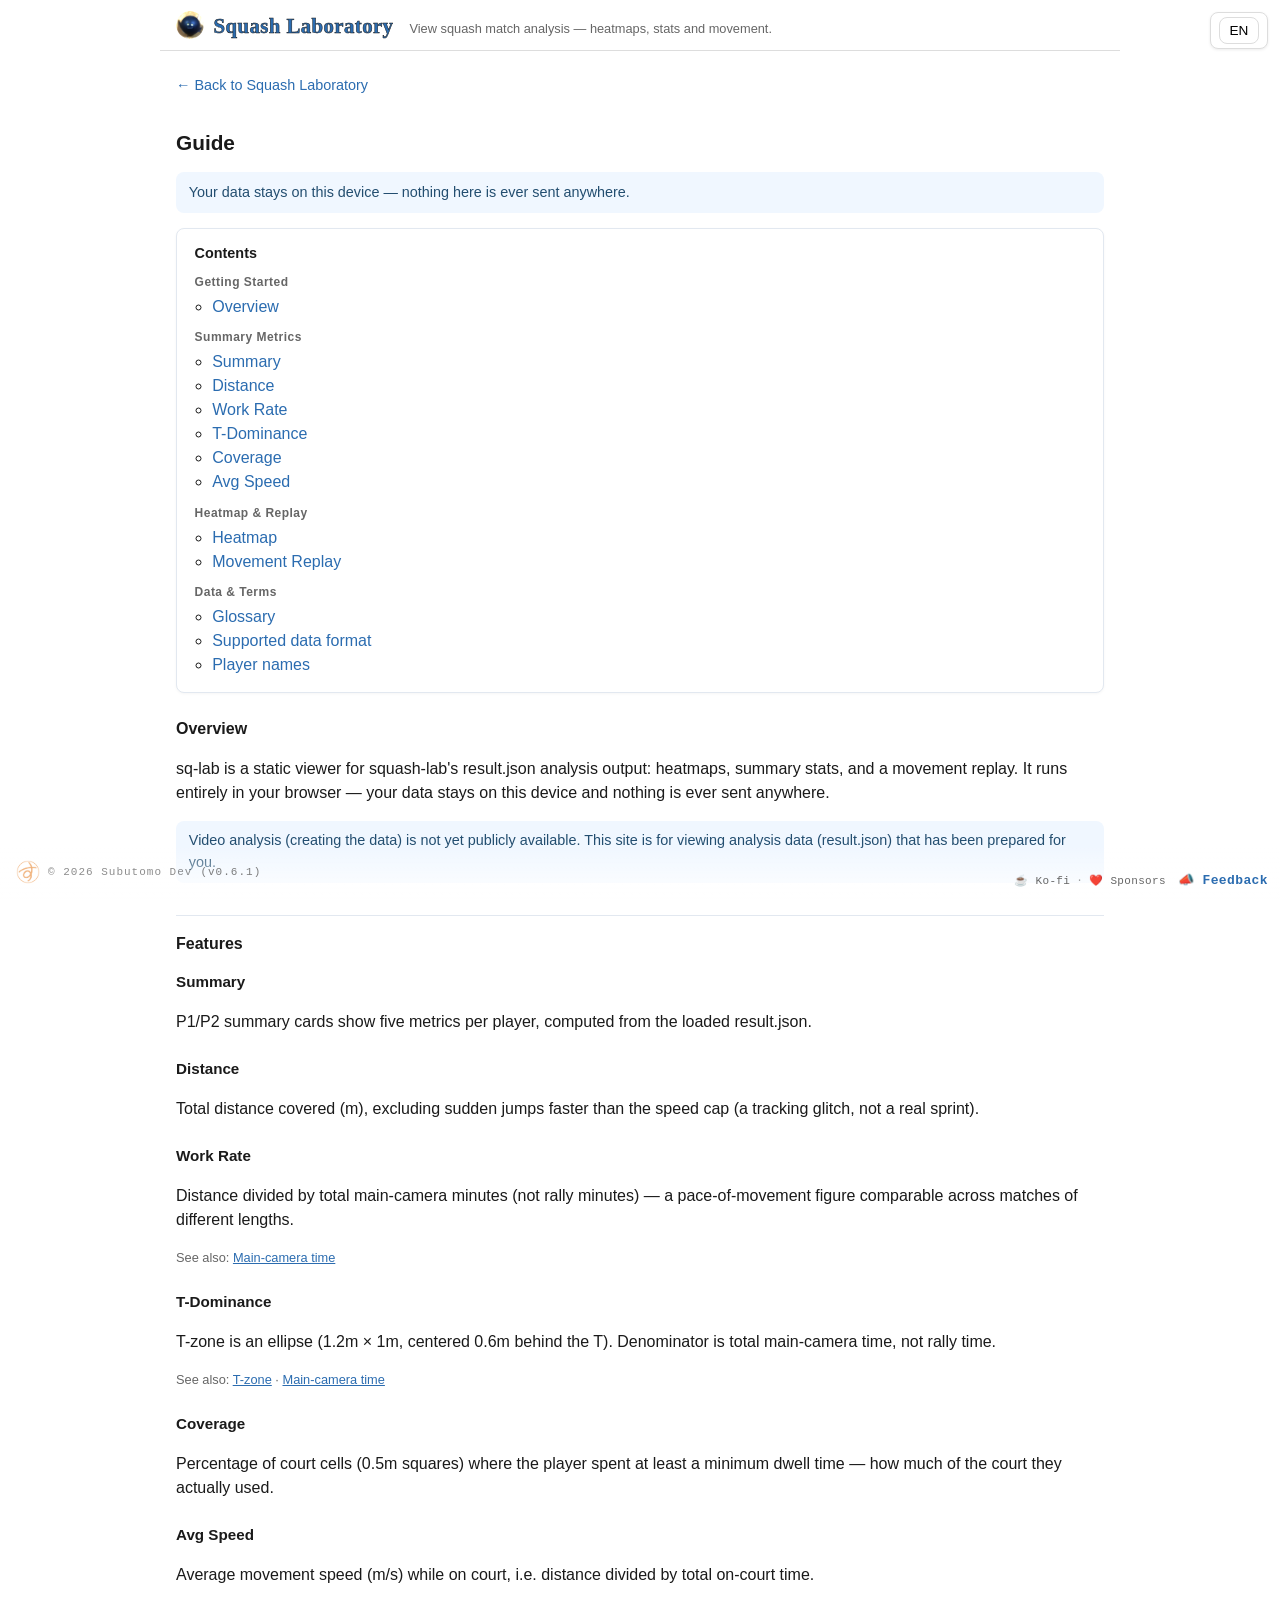
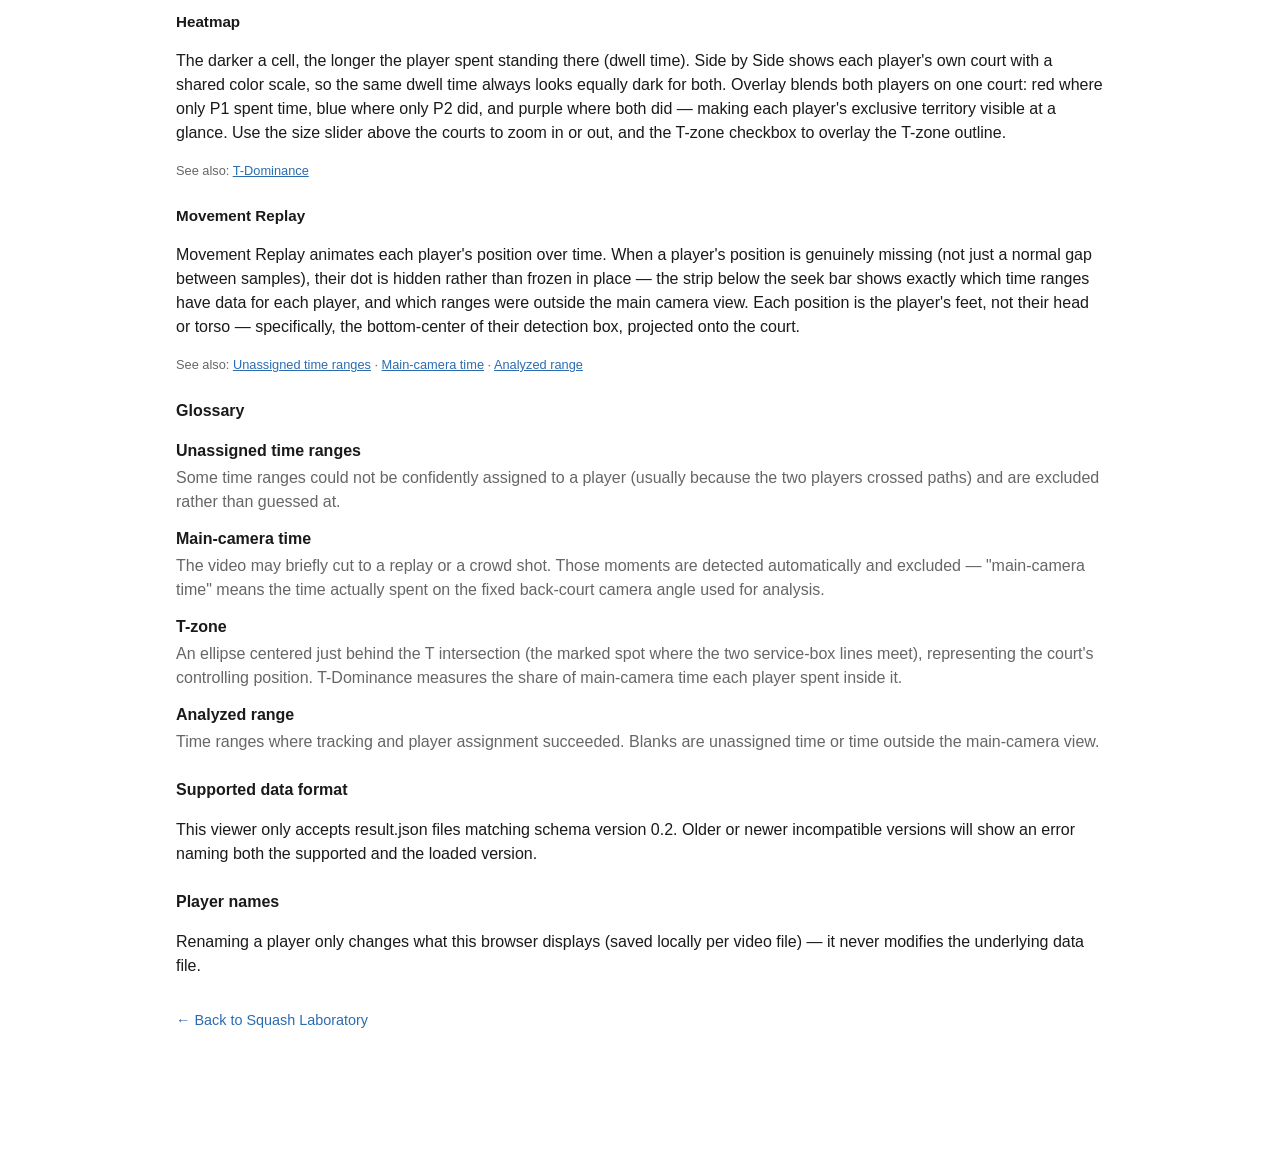
==== commit d9d5ba7a: "v0.6.1: ヘッダー/フッター微修正・ファビコン - ⓘ/LANGをヘッダー内追従からposition:fixedの右上固定に変更   (バッジ・footer-rightと同じviewport固定" ====
--- a/guide.html
+++ b/guide.html
@@ -4,22 +4,27 @@
 <meta charset="utf-8">
 <meta name="viewport" content="width=device-width, initial-scale=1">
 <title>Guide — Squash Laboratory</title>
-<link rel="stylesheet" href="css/style.css?v=0.6.0">
+<link rel="icon" type="image/svg+xml" href="assets/favicon.svg">
+<link rel="icon" type="image/png" sizes="32x32" href="assets/favicon-32.png">
+<link rel="apple-touch-icon" href="assets/favicon-180.png">
+<link rel="stylesheet" href="css/style.css?v=0.6.1">
 </head>
 <body>
 
 <div class="sticky-top">
 <header class="site-header">
-  <a class="site-header__brand" href="index.html">
-    <img class="site-header__logo" src="assets/subu-pic-header.png" alt=""
-         onerror="this.style.display='none'">
-    <span class="site-header__name">Squash Laboratory</span>
-  </a>
-  <p class="site-header__tagline" data-i18n="headerTagline"></p>
-  <div class="site-header__actions">
-    <button id="lang-toggle" class="lang-toggle" type="button">EN</button>
+  <div class="site-header__title-group">
+    <a class="site-header__brand" href="index.html">
+      <img class="site-header__logo" src="assets/subu-pic-header.png" alt=""
+           onerror="this.style.display='none'">
+      <span class="site-header__name">Squash Laboratory</span>
+    </a>
+    <p class="site-header__tagline" data-i18n="headerTagline"></p>
   </div>
 </header>
+</div>
+<div class="site-header__actions">
+  <button id="lang-toggle" class="lang-toggle" type="button">EN</button>
 </div>
 
 <main id="main" class="guide">
@@ -187,9 +192,31 @@
     onSecretAction: null
   };
 </script>
-<script src="./assets/subutomo-badge.js?v=0.6.0"></script>
-
-<script src="js/i18n.js?v=0.6.0"></script>
+<script src="./assets/subutomo-badge.js?v=0.6.1"></script>
+
+<script src="js/config.js?v=0.6.1"></script>
+<script>
+  // v0.6.1: index.htmlと同じくバッジの©表記の右隣へバージョンを表示する。
+  (function () {
+    function injectFooterVersion() {
+      var badge = document.querySelector(".su-badge");
+      if (!badge) return false;
+      if (badge.querySelector(".footer-ver")) return true;
+      var ver = document.createElement("span");
+      ver.className = "footer-ver";
+      ver.textContent = "(v" + window.SQLab.APP_VERSION + ")";
+      badge.appendChild(ver);
+      return true;
+    }
+    if (!injectFooterVersion()) {
+      var tries = 0;
+      var timer = setInterval(function () {
+        if (injectFooterVersion() || ++tries > 20) clearInterval(timer);
+      }, 50);
+    }
+  })();
+</script>
+<script src="js/i18n.js?v=0.6.1"></script>
 <script>
   (function () {
     // T-zoneのデフォルト値(the Analyzer v0.5.1 確定値)。guide.htmlは特定の
--- a/css/style.css
+++ b/css/style.css
@@ -54,17 +54,25 @@
   background: var(--color-bg);
 }
 
+/* v0.6.1: ヘッダーの縦を圧縮(mnym相当の高さ感に)。ⓘ/LANGは position:fixed
+   化したため、その分の右側スペースを確保する padding-right を付ける。 */
 .site-header {
   display: flex;
-  align-items: center;
-  justify-content: space-between;
-  padding: 0.75rem 1rem;
+  align-items: baseline;
+  padding: 0.6rem 96px 0.6rem 1rem;
   border-bottom: 1px solid var(--color-border);
   max-width: var(--content-max-width);
   width: 100%;
   margin: 0 auto;
-  gap: 0.75rem;
+}
+
+/* タイトル+タグラインの並び(mnymの.title-groupを移植)。狭幅では折返す。 */
+.site-header__title-group {
+  display: flex;
+  align-items: baseline;
   flex-wrap: wrap;
+  gap: 0.2rem 1rem;
+  min-width: 0;
 }
 
 .site-header__brand {
@@ -99,22 +107,30 @@
   -webkit-text-fill-color: var(--color-accent);
 }
 
+/* v0.6.1: タイトルの右側に横並び表示(mnymの「資産ミックス+右横説明」と同じ並び)。
+   従来のflex-basis:100%(常に折返し)をやめ、幅が足りない時だけ自然に折返す。 */
 .site-header__tagline {
   margin: 0;
   color: var(--color-muted);
   font-size: 0.8rem;
-  flex-basis: 100%;
-}
-
-.site-header__version {
-  font-size: 0.75rem;
-  color: var(--color-muted);
-}
-
+}
+
+/* v0.6.1: ⓘ/LANGはヘッダー内スクロール追従ではなく、バッジ(左下)・
+   footer-right(右下)と同じ「viewport固定レイヤー」の流儀でviewport右上に固定する。
+   任意のスクロール済みコンテンツの上でも読めるよう、小さな背景カードにする。 */
 .site-header__actions {
+  position: fixed;
+  top: 12px;
+  right: 12px;
+  z-index: 8999; /* バッジ/バッジパネル(9999)より下 */
   display: flex;
   align-items: center;
   gap: 0.6rem;
+  background: var(--color-bg);
+  border: 1px solid var(--color-border);
+  border-radius: var(--radius);
+  padding: 0.25rem 0.5rem;
+  box-shadow: 0 1px 3px rgba(0, 0, 0, 0.08);
 }
 
 .site-header__info {
@@ -130,6 +146,22 @@
   border-radius: var(--radius);
   background: var(--color-bg);
   cursor: pointer;
+}
+
+/* v0.6.1: バージョン表示は左下バッジの©表記の右隣に集約する(mnymの
+   「© 2026 Subutomo Dev (v1.0.5)」と同形式。バッジ本体(共有アセット)は
+   改変せず、js側でバッジ内へspanを追記する方式——mnymの injectFooterVersion
+   と同じ手法をplain scriptで移植)。 */
+.su-badge .footer-ver {
+  font-family: monospace;
+  font-size: 11px;
+  letter-spacing: 1px;
+  color: var(--color-muted);
+  opacity: 0.85;
+}
+
+.su-badge .footer-ver::after {
+  content: none; /* バッジ本体のspanに付く下線アニメを版表示には出さない */
 }
 
 /* 右下固定クラスタ(mnymの.footer-rightを移植)。中央フッターは廃止
@@ -818,6 +850,22 @@
     font-size: 1rem;
   }
 
+  /* v0.6.1: 狭幅ではタグラインを独立した下段行に折返す(タイトルとの横並びは
+     維持できないため。mnymも480px以下で同様にflex-basis:100%へ切替える)。 */
+  .site-header__tagline {
+    flex-basis: 100%;
+    font-size: 0.7rem;
+  }
+
+  .site-header {
+    padding-right: 80px;
+  }
+
+  .site-header__actions {
+    top: 10px;
+    right: 8px;
+  }
+
   .drop-zone {
     padding: 1.5rem 0.75rem;
   }
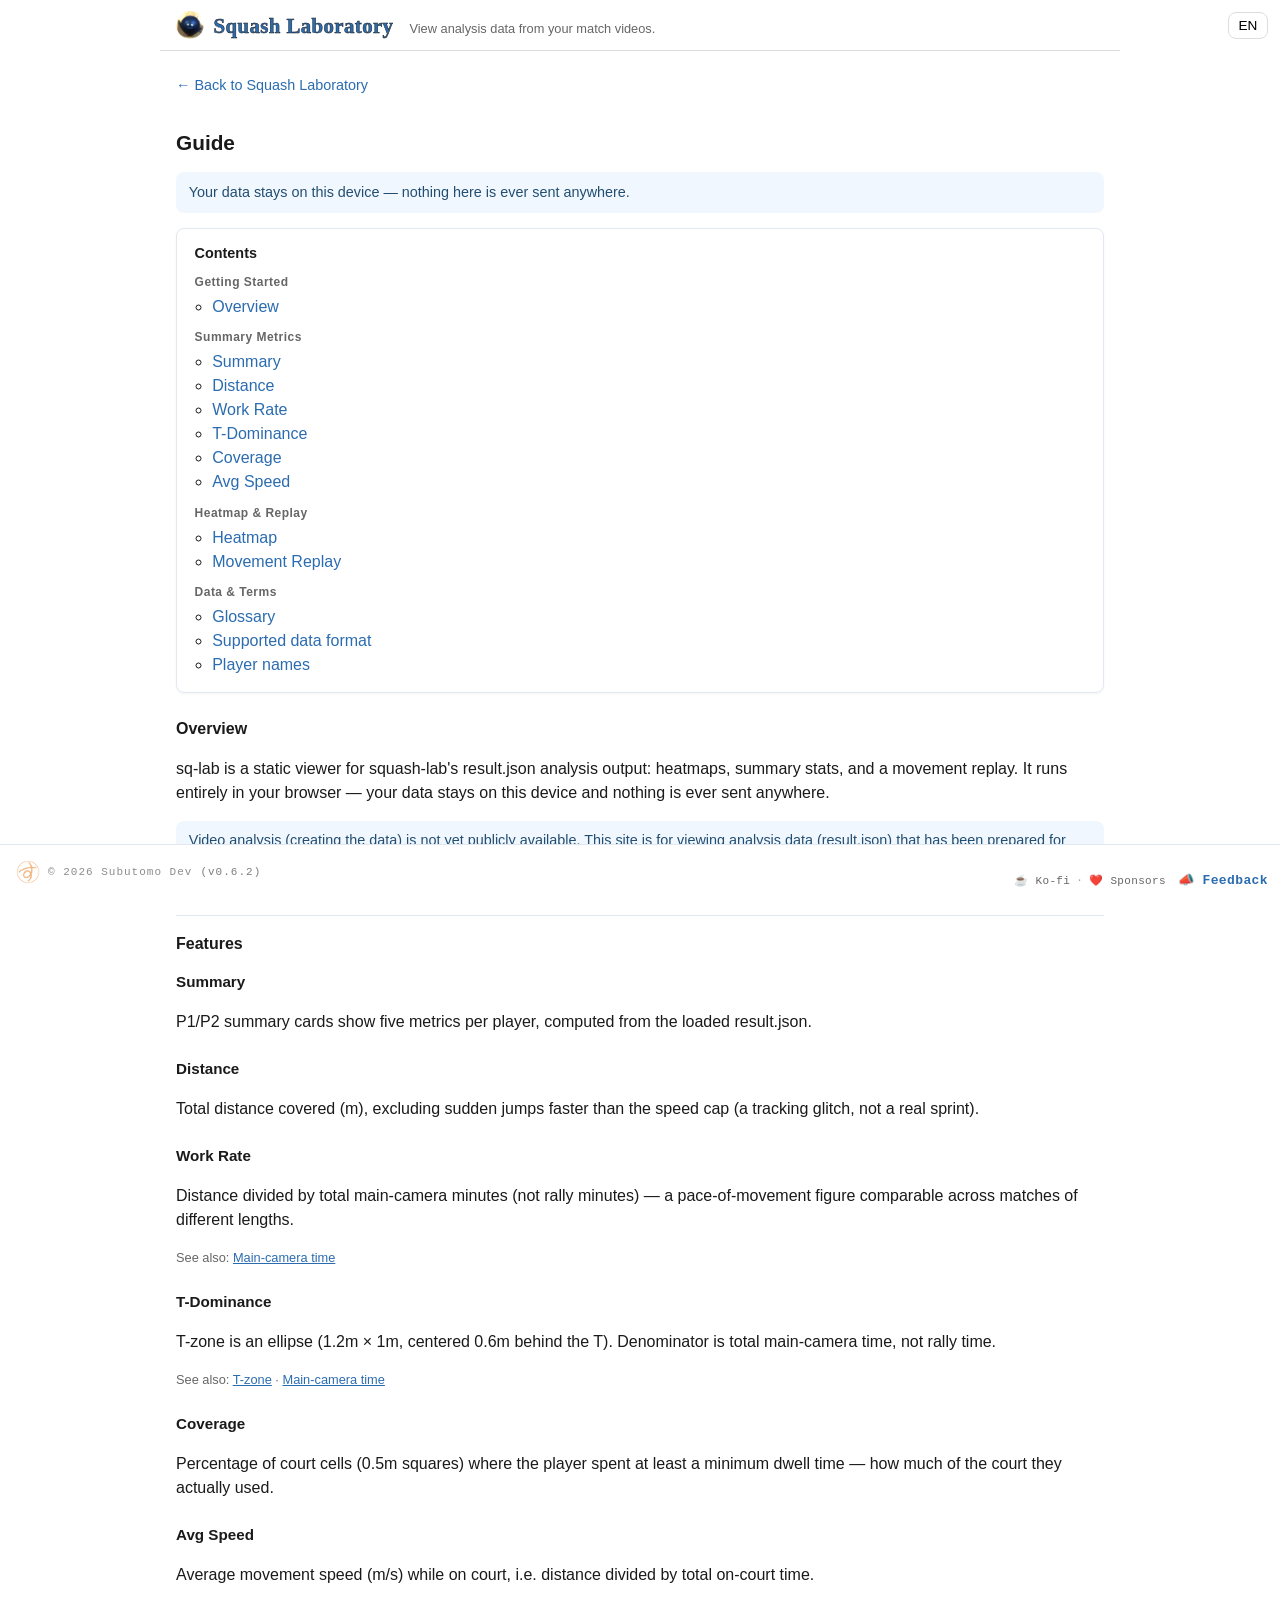
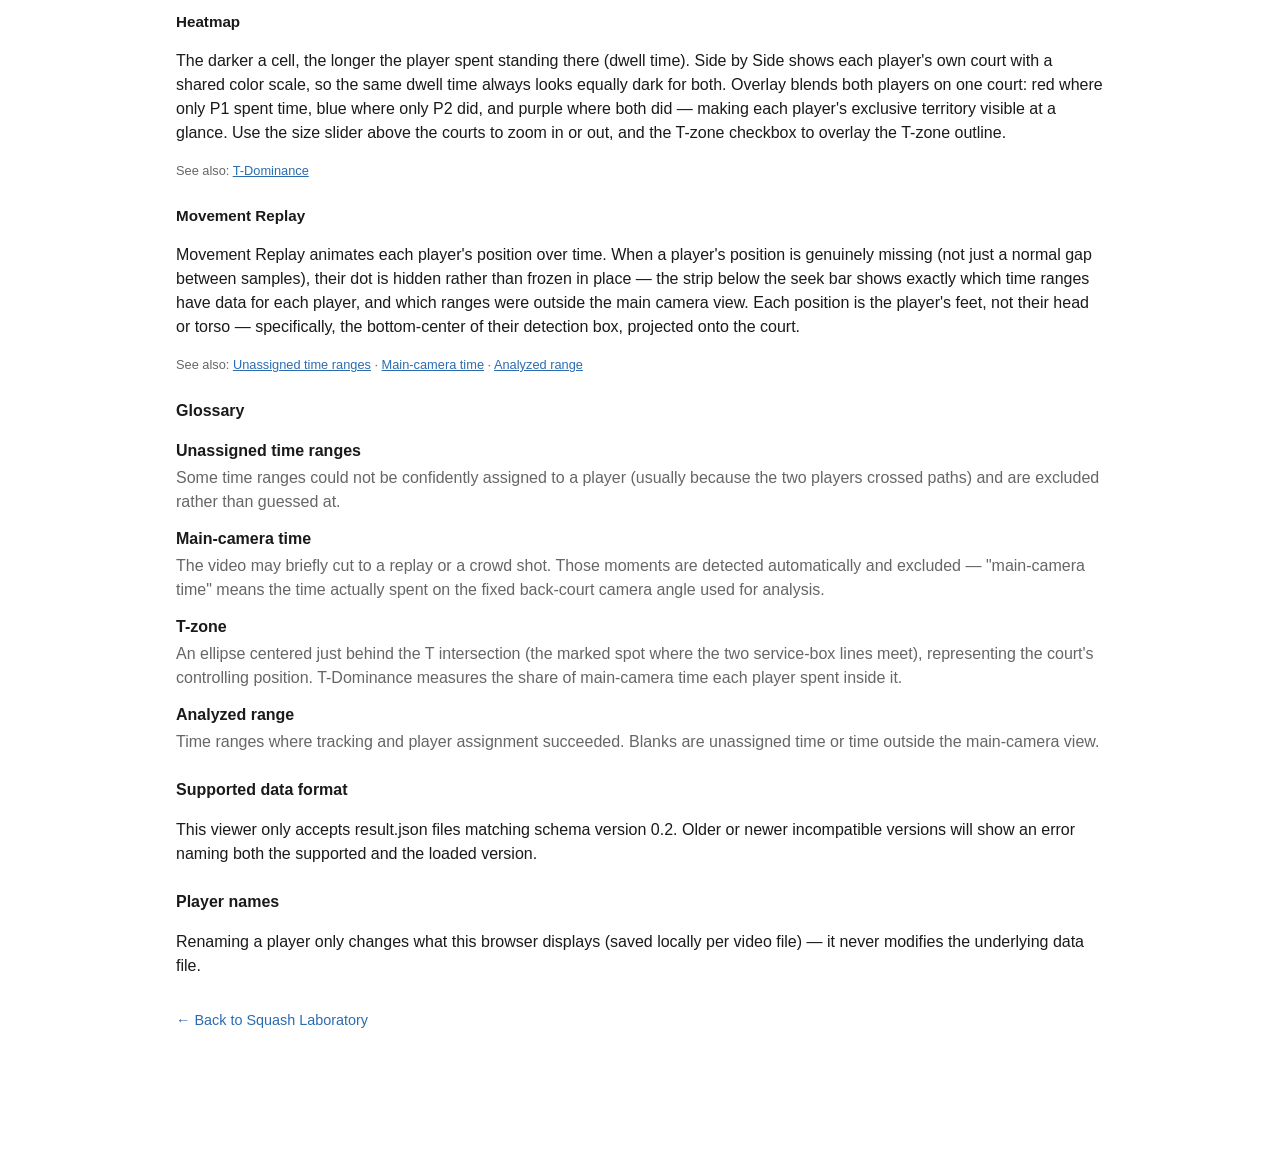
==== commit 307af34f: "v0.6.2: モバイル調整パッチ(タグライン・ⓘ/LANG・未割当行・フッター重なり対策) - タグライン文言を短縮し狭幅でも1行に収める - ⓘ/LANGの囲みボックスを撤去しボタン単体表示に -" ====
--- a/guide.html
+++ b/guide.html
@@ -7,7 +7,7 @@
 <link rel="icon" type="image/svg+xml" href="assets/favicon.svg">
 <link rel="icon" type="image/png" sizes="32x32" href="assets/favicon-32.png">
 <link rel="apple-touch-icon" href="assets/favicon-180.png">
-<link rel="stylesheet" href="css/style.css?v=0.6.1">
+<link rel="stylesheet" href="css/style.css?v=0.6.2">
 </head>
 <body>
 
@@ -171,14 +171,22 @@
 </main>
 
 <div class="footer-right">
-  <div class="support-links" aria-label="support links">
+  <div class="support-links support-links--desktop" aria-label="support links">
     <a href="https://ko-fi.com/subutomo" target="_blank" rel="noopener" data-i18n="footerKofi"></a>
     <span class="support-sep" aria-hidden="true">&middot;</span>
     <a href="https://github.com/sponsors/t-sumita" target="_blank" rel="noopener" data-i18n="footerSponsors"></a>
   </div>
-  <a class="feedback-link"
+  <a class="feedback-link feedback-link--desktop"
      href="https://docs.google.com/forms/d/e/1FAIpQLSf_thpSe4TfQ_EloElTBsCiMKgypYTKLCs0dSTmaF_FXZSvIg/viewform?usp=pp_url&entry.2036331541=Squash+Laboratory+(sq-lab)"
      target="_blank" rel="noopener noreferrer" data-i18n="footerFeedback"></a>
+  <div class="support-links support-links--mobile" aria-label="support links">
+    <a href="https://ko-fi.com/subutomo" target="_blank" rel="noopener">Ko-fi</a>
+    <span class="support-sep" aria-hidden="true">&middot;</span>
+    <a href="https://github.com/sponsors/t-sumita" target="_blank" rel="noopener">Sponsors</a>
+  </div>
+  <a class="feedback-link feedback-link--mobile"
+     href="https://docs.google.com/forms/d/e/1FAIpQLSf_thpSe4TfQ_EloElTBsCiMKgypYTKLCs0dSTmaF_FXZSvIg/viewform?usp=pp_url&entry.2036331541=Squash+Laboratory+(sq-lab)"
+     target="_blank" rel="noopener noreferrer">Feedback</a>
 </div>
 <div class="footer-bar" aria-hidden="true"></div>
 
@@ -192,9 +200,9 @@
     onSecretAction: null
   };
 </script>
-<script src="./assets/subutomo-badge.js?v=0.6.1"></script>
-
-<script src="js/config.js?v=0.6.1"></script>
+<script src="./assets/subutomo-badge.js?v=0.6.2"></script>
+
+<script src="js/config.js?v=0.6.2"></script>
 <script>
   // v0.6.1: index.htmlと同じくバッジの©表記の右隣へバージョンを表示する。
   (function () {
@@ -216,7 +224,7 @@
     }
   })();
 </script>
-<script src="js/i18n.js?v=0.6.1"></script>
+<script src="js/i18n.js?v=0.6.2"></script>
 <script>
   (function () {
     // T-zoneのデフォルト値(the Analyzer v0.5.1 確定値)。guide.htmlは特定の
--- a/css/style.css
+++ b/css/style.css
@@ -118,6 +118,9 @@
 /* v0.6.1: ⓘ/LANGはヘッダー内スクロール追従ではなく、バッジ(左下)・
    footer-right(右下)と同じ「viewport固定レイヤー」の流儀でviewport右上に固定する。
    任意のスクロール済みコンテンツの上でも読めるよう、小さな背景カードにする。 */
+/* v0.6.2: 囲みボックス(背景/枠線/影)を撤去し、ⓘ・LANGボタン単体を
+   並べるだけにする(mnymの右上ボタン群も個々のボタンの見た目のみで
+   共通の囲みは持たない)。 */
 .site-header__actions {
   position: fixed;
   top: 12px;
@@ -126,11 +129,6 @@
   display: flex;
   align-items: center;
   gap: 0.6rem;
-  background: var(--color-bg);
-  border: 1px solid var(--color-border);
-  border-radius: var(--radius);
-  padding: 0.25rem 0.5rem;
-  box-shadow: 0 1px 3px rgba(0, 0, 0, 0.08);
 }
 
 .site-header__info {
@@ -212,14 +210,56 @@
   text-decoration: underline;
 }
 
-/* 固定フッター帯(バッジ/支援リンクの下に半透明背景を敷く、mnym踏襲)。 */
+/* v0.6.2: PC幅ではアイコン+言語別文言、768px未満ではアイコン無し・
+   英語のみの短縮表示に切り替える(バッジ側の©(vX.Y.Z)表記が伸びた分、
+   同じ行の右側リンク群を狭幅で確実に収める)。 */
+.support-links--mobile,
+.feedback-link--mobile {
+  display: none;
+}
+
+@media (max-width: 767px) {
+  .support-links--desktop,
+  .feedback-link--desktop {
+    display: none;
+  }
+
+  .support-links--mobile,
+  .feedback-link--mobile {
+    display: flex;
+  }
+
+  .feedback-link--mobile {
+    display: inline-flex;
+  }
+
+  /* バッジの©(vX.Y.Z)表記が横幅約215px(viewport幅に関わらず一定)を占めるため、
+     375px幅でも重ならないよう文字サイズ・字間・間隔を切り詰める。 */
+  .support-links--mobile,
+  .feedback-link--mobile {
+    font-size: 9px;
+    letter-spacing: normal;
+  }
+
+  .footer-right {
+    gap: 5px;
+  }
+
+  .support-links--mobile {
+    gap: 3px;
+  }
+}
+
+/* 固定フッター帯。v0.6.2: 半透明グラデーションから不透明+上罫線に変更し、
+   コンテンツとバッジ/リンク群の文字かぶりを確実に防ぐ(mnym踏襲)。 */
 .footer-bar {
   position: fixed;
   left: 0;
   right: 0;
   bottom: 0;
   height: 56px;
-  background: linear-gradient(to top, rgba(255, 255, 255, 0.92), rgba(255, 255, 255, 0));
+  background: var(--color-bg);
+  border-top: 1px solid var(--card-border);
   z-index: 8998;
   pointer-events: none;
 }
@@ -301,15 +341,6 @@
   color: var(--color-muted);
 }
 
-.notice--icon-only {
-  display: inline-flex;
-  align-items: center;
-  gap: 0.3rem;
-  padding: 0.2rem 0;
-  background: none;
-  font-size: 0.8rem;
-}
-
 /* イントロパネル全体をドロップ領域として明示する(P0対応)。 */
 .intro-panel {
   border: 2px dashed var(--color-border);
@@ -851,10 +882,15 @@
   }
 
   /* v0.6.1: 狭幅ではタグラインを独立した下段行に折返す(タイトルとの横並びは
-     維持できないため。mnymも480px以下で同様にflex-basis:100%へ切替える)。 */
+     維持できないため。mnymも480px以下で同様にflex-basis:100%へ切替える)。
+     v0.6.2: 文言を短縮した上で、下段1行に収まるようnowrap+ellipsisで
+     保険をかける(端末幅が極端に狭い場合でも改行で崩れない)。 */
   .site-header__tagline {
     flex-basis: 100%;
     font-size: 0.7rem;
+    white-space: nowrap;
+    overflow: hidden;
+    text-overflow: ellipsis;
   }
 
   .site-header {
